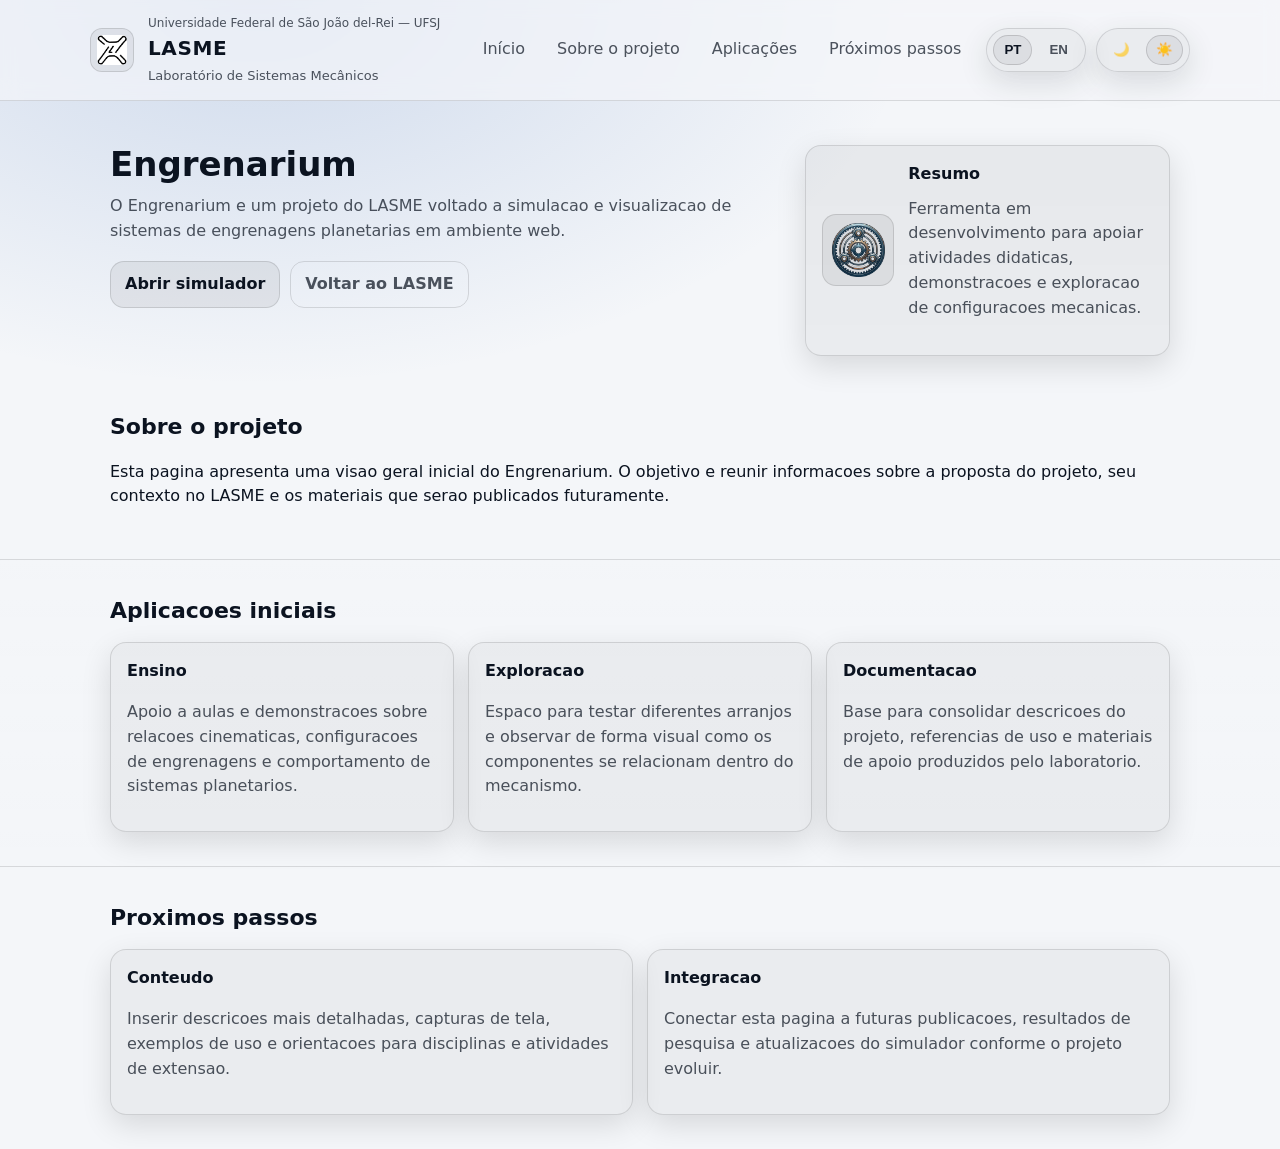
==== Engrenarium/index.html @ 204f9d02 "pag engren" ====
<!doctype html>
<html lang="pt-BR" data-theme="dark">
<head>
  <meta charset="utf-8" />
  <meta name="viewport" content="width=device-width, initial-scale=1" />
  <title>Engrenarium | LASME</title>
  <meta name="description" content="Página do projeto Engrenarium no site do LASME." />
  <meta property="og:title" content="Engrenarium | LASME" />
  <meta property="og:description" content="Projeto Engrenarium: simulador interativo de engrenagens planetárias." />
  <meta property="og:type" content="website" />
  <meta property="og:url" content="https://barbudenge.github.io/LasmeUFSJ/Engrenarium/" />

  <link rel="stylesheet" href="../style.css" />
</head>

<body>
  <a class="skip-link" href="#conteudo" data-i18n="skip">Ir para o conteúdo</a>

  <header class="site-header">
    <div class="container header-grid">
      <div class="brand">
        <img class="logo" src="../assets/logo.png" alt="LASME" />
        <div class="brand-text">
          <p class="kicker" data-i18n="kicker">Universidade Federal de São João del-Rei — UFSJ</p>
          <h1>LASME</h1>
          <p class="subtitle" data-i18n="subtitle">Laboratório de Sistemas Mecânicos</p>
        </div>
      </div>

      <nav class="nav" aria-label="Navegação">
        <a href="../" data-i18n="nav_home">Início</a>
        <a href="#sobre" data-i18n="nav_about">Sobre o projeto</a>
        <a href="#aplicacoes" data-i18n="nav_applications">Aplicações</a>
        <a href="#proximos-passos" data-i18n="nav_next">Próximos passos</a>
      </nav>

      <div class="toolbar" aria-label="Controles">
        <div class="pill" role="group" aria-label="Idioma">
          <button class="pill-btn" type="button" data-lang="pt" aria-pressed="true">PT</button>
          <button class="pill-btn" type="button" data-lang="en" aria-pressed="false">EN</button>
        </div>

        <div class="pill" role="group" aria-label="Tema">
          <button class="pill-icon" type="button" data-theme="dark" aria-label="Modo escuro" title="Modo escuro">🌙</button>
          <button class="pill-icon" type="button" data-theme="light" aria-label="Modo claro" title="Modo claro">☀️</button>
        </div>
      </div>
    </div>
  </header>

  <main id="conteudo">
    <section class="hero">
      <div class="container hero-grid">
        <div>
          <h2 data-i18n="hero_title">Engrenarium</h2>
          <p data-i18n="hero_text">
            O Engrenarium e um projeto do LASME voltado a simulacao e visualizacao de sistemas de engrenagens planetarias em ambiente web.
          </p>
          <div class="cta">
            <a class="button" href="https://barbudenge.github.io/engrenarium/" target="_blank" rel="noopener" data-i18n="cta_open">Abrir simulador</a>
            <a class="button ghost" href="../" data-i18n="cta_back">Voltar ao LASME</a>
          </div>
        </div>

        <div class="card highlight">
          <img class="highlight-logo" src="../images/Logo%20Engrenarium.png" alt="Logo do Engrenarium" loading="lazy" decoding="async" />
          <div class="highlight-body">
            <h3 data-i18n="highlight_title">Resumo</h3>
            <p class="muted" data-i18n="highlight_text">
              Ferramenta em desenvolvimento para apoiar atividades didaticas, demonstracoes e exploracao de configuracoes mecanicas.
            </p>
          </div>
        </div>
      </div>
    </section>

    <section id="sobre" class="section">
      <div class="container">
        <h2 data-i18n="about_title">Sobre o projeto</h2>
        <p data-i18n="about_text">
          Esta pagina apresenta uma visao geral inicial do Engrenarium. O objetivo e reunir informacoes sobre a proposta do projeto, seu contexto no LASME e os materiais que serao publicados futuramente.
        </p>
      </div>
    </section>

    <section id="aplicacoes" class="section alt">
      <div class="container">
        <h2 data-i18n="applications_title">Aplicacoes iniciais</h2>
        <div class="grid-3">
          <article class="card">
            <h3 data-i18n="app_1_title">Ensino</h3>
            <p class="muted" data-i18n="app_1_text">
              Apoio a aulas e demonstracoes sobre relacoes cinematicas, configuracoes de engrenagens e comportamento de sistemas planetarios.
            </p>
          </article>

          <article class="card">
            <h3 data-i18n="app_2_title">Exploracao</h3>
            <p class="muted" data-i18n="app_2_text">
              Espaco para testar diferentes arranjos e observar de forma visual como os componentes se relacionam dentro do mecanismo.
            </p>
          </article>

          <article class="card">
            <h3 data-i18n="app_3_title">Documentacao</h3>
            <p class="muted" data-i18n="app_3_text">
              Base para consolidar descricoes do projeto, referencias de uso e materiais de apoio produzidos pelo laboratorio.
            </p>
          </article>
        </div>
      </div>
    </section>

    <section id="proximos-passos" class="section">
      <div class="container">
        <h2 data-i18n="next_title">Proximos passos</h2>
        <div class="grid-2">
          <article class="card">
            <h3 data-i18n="next_1_title">Conteudo</h3>
            <p class="muted" data-i18n="next_1_text">
              Inserir descricoes mais detalhadas, capturas de tela, exemplos de uso e orientacoes para disciplinas e atividades de extensao.
            </p>
          </article>

          <article class="card">
            <h3 data-i18n="next_2_title">Integracao</h3>
            <p class="muted" data-i18n="next_2_text">
              Conectar esta pagina a futuras publicacoes, resultados de pesquisa e atualizacoes do simulador conforme o projeto evoluir.
            </p>
          </article>
        </div>
      </div>
    </section>
  </main>

  <script>
    const I18N = {
      pt: {
        skip: "Ir para o conteúdo",
        kicker: "Universidade Federal de São João del-Rei — UFSJ",
        subtitle: "Laboratório de Sistemas Mecânicos",
        nav_home: "Início",
        nav_about: "Sobre o projeto",
        nav_applications: "Aplicações",
        nav_next: "Próximos passos",
        hero_title: "Engrenarium",
        hero_text: "O Engrenarium e um projeto do LASME voltado a simulacao e visualizacao de sistemas de engrenagens planetarias em ambiente web.",
        cta_open: "Abrir simulador",
        cta_back: "Voltar ao LASME",
        highlight_title: "Resumo",
        highlight_text: "Ferramenta em desenvolvimento para apoiar atividades didaticas, demonstracoes e exploracao de configuracoes mecanicas.",
        about_title: "Sobre o projeto",
        about_text: "Esta pagina apresenta uma visao geral inicial do Engrenarium. O objetivo e reunir informacoes sobre a proposta do projeto, seu contexto no LASME e os materiais que serao publicados futuramente.",
        applications_title: "Aplicacoes iniciais",
        app_1_title: "Ensino",
        app_1_text: "Apoio a aulas e demonstracoes sobre relacoes cinematicas, configuracoes de engrenagens e comportamento de sistemas planetarios.",
        app_2_title: "Exploracao",
        app_2_text: "Espaco para testar diferentes arranjos e observar de forma visual como os componentes se relacionam dentro do mecanismo.",
        app_3_title: "Documentacao",
        app_3_text: "Base para consolidar descricoes do projeto, referencias de uso e materiais de apoio produzidos pelo laboratorio.",
        next_title: "Proximos passos",
        next_1_title: "Conteudo",
        next_1_text: "Inserir descricoes mais detalhadas, capturas de tela, exemplos de uso e orientacoes para disciplinas e atividades de extensao.",
        next_2_title: "Integracao",
        next_2_text: "Conectar esta pagina a futuras publicacoes, resultados de pesquisa e atualizacoes do simulador conforme o projeto evoluir."
      },
      en: {
        skip: "Skip to content",
        kicker: "Federal University of São João del-Rei — UFSJ",
        subtitle: "Laboratory of Mechanical Systems",
        nav_home: "Home",
        nav_about: "About the project",
        nav_applications: "Applications",
        nav_next: "Next steps",
        hero_title: "Engrenarium",
        hero_text: "Engrenarium is a LASME project focused on the simulation and visualization of planetary gear systems in a web environment.",
        cta_open: "Open simulator",
        cta_back: "Back to LASME",
        highlight_title: "Summary",
        highlight_text: "A tool under development to support teaching activities, demonstrations, and exploration of mechanical configurations.",
        about_title: "About the project",
        about_text: "This page presents an initial overview of Engrenarium. The goal is to gather information about the project proposal, its context within LASME, and the materials that will be published later.",
        applications_title: "Initial applications",
        app_1_title: "Teaching",
        app_1_text: "Support for classes and demonstrations about kinematic relations, gear configurations, and the behavior of planetary systems.",
        app_2_title: "Exploration",
        app_2_text: "A space to test different arrangements and visually observe how the components relate inside the mechanism.",
        app_3_title: "Documentation",
        app_3_text: "A base to consolidate project descriptions, usage references, and supporting materials produced by the laboratory.",
        next_title: "Next steps",
        next_1_title: "Content",
        next_1_text: "Add more detailed descriptions, screenshots, use cases, and guidance for courses and outreach activities.",
        next_2_title: "Integration",
        next_2_text: "Connect this page to future publications, research results, and simulator updates as the project evolves."
      }
    };

    const root = document.documentElement;

    function applyLang(lang) {
      const dict = I18N[lang] || I18N.pt;
      root.lang = (lang === "en") ? "en" : "pt-BR";
      localStorage.setItem("lasme_lang", lang);

      document.querySelectorAll("[data-i18n]").forEach(el => {
        const key = el.getAttribute("data-i18n");
        if (key && dict[key]) el.textContent = dict[key];
      });

      document.querySelectorAll("button[data-lang]").forEach(btn => {
        const on = btn.dataset.lang === lang;
        btn.classList.toggle("active", on);
        btn.setAttribute("aria-pressed", on ? "true" : "false");
      });
    }

    function applyTheme(theme) {
      const t = (theme === "light") ? "light" : "dark";
      root.setAttribute("data-theme", t);
      localStorage.setItem("lasme_theme", t);

      document.querySelectorAll("button[data-theme]").forEach(btn => {
        btn.classList.toggle("active", btn.dataset.theme === t);
      });
    }

    document.addEventListener("DOMContentLoaded", () => {
      document.querySelectorAll("button[data-lang]").forEach(btn => {
        btn.addEventListener("click", () => applyLang(btn.dataset.lang));
      });
      document.querySelectorAll("button[data-theme]").forEach(btn => {
        btn.addEventListener("click", () => applyTheme(btn.dataset.theme));
      });

      applyLang(localStorage.getItem("lasme_lang") || "pt");
      applyTheme(localStorage.getItem("lasme_theme") || "light");
    });
  </script>
</body>
</html>
---- style.css ----
/* =========================
   Tema (dark/light) via data-theme
   ========================= */

:root{
  --radius: 16px;
  --max: 1100px;
  --shadow: 0 10px 30px rgba(0,0,0,.22);
  --border: rgba(255,255,255,.10);
  --ring: rgba(255,255,255,.16);
}

html[data-theme="dark"]{
  --bg: #0b0f14;
  --panel: rgba(255,255,255,.035);
  --panel-2: rgba(255,255,255,.05);
  --text: #e8eef6;
  --muted: #a7b3c2;
  --chip: rgba(255,255,255,.06);
  --chip-border: rgba(255,255,255,.12);
}

html[data-theme="light"]{
  --bg: #f4f6f9;
  --panel: rgba(0,0,0,.04);
  --panel-2: rgba(0,0,0,.06);
  --text: #0b1320;
  --muted: rgba(11,19,32,.72);
  --border: rgba(0,0,0,.12);
  --ring: rgba(0,0,0,.14);
  --chip: rgba(0,0,0,.06);
  --chip-border: rgba(0,0,0,.12);
  --shadow: 0 10px 30px rgba(0,0,0,.12);
}

*{ box-sizing: border-box; }
html, body{ height: 100%; }

body{
  margin: 0;
  font-family: ui-sans-serif, system-ui, -apple-system, "Segoe UI", Roboto, Arial, "Noto Sans", "Liberation Sans", sans-serif;
  color: var(--text);
  background:
    radial-gradient(1200px 700px at 20% 0%,
      rgba(72, 118, 190, .22) 0%,
      rgba(11, 15, 20, 0) 55%) fixed,
    var(--bg);
  line-height: 1.55;
}

a{ color: inherit; text-decoration: none; }
a:hover{ text-decoration: underline; }

.container{
  max-width: var(--max);
  margin: 0 auto;
  padding: 0 20px;
}

.skip-link{
  position: absolute;
  left: -999px;
  top: 10px;
  background: #fff;
  color: #000;
  padding: 10px 12px;
  border-radius: 10px;
}
.skip-link:focus{ left: 10px; }

/* =========================
   Header
   ========================= */

.site-header{
  position: sticky;
  top: 0;
  backdrop-filter: blur(10px);
  background: color-mix(in srgb, var(--bg) 70%, transparent);
  border-bottom: 1px solid var(--border);
  z-index: 10;
}

.header-grid{
  display: grid;
  grid-template-columns: 1fr auto auto;
  gap: 14px;
  align-items: center;
  padding: 14px 0;
}

.brand{
  display: flex;
  gap: 14px;
  align-items: center;
  min-width: 0;
}

.logo{
  width: 44px;
  height: 44px;
  border-radius: 12px;
  background: var(--chip);
  border: 1px solid var(--chip-border);
  padding: 6px;
  object-fit: contain;
}

.brand-text .kicker{
  margin: 0;
  font-size: 12px;
  color: var(--muted);
}
.brand-text h1{
  margin: 0;
  font-size: 20px;
  letter-spacing: .6px;
}
.brand-text .subtitle{
  margin: 2px 0 0;
  color: var(--muted);
  font-size: 13px;
}

.nav{
  display: flex;
  gap: 10px;
  flex-wrap: wrap;
  justify-content: flex-end;
}
.nav a{
  padding: 8px 10px;
  border-radius: 12px;
  border: 1px solid transparent;
  color: var(--muted);
}
.nav a:hover{
  border-color: var(--border);
  color: var(--text);
  text-decoration: none;
}

/* =========================
   Toolbar (estilo Engrenarium)
   ========================= */

.toolbar{
  display: flex;
  gap: 10px;
  justify-content: flex-end;
}

.pill{
  display: inline-flex;
  align-items: center;
  gap: 6px;
  padding: 6px;
  border-radius: 999px;
  background: var(--panel);
  border: 1px solid var(--border);
  box-shadow: var(--shadow);
}

.pill-btn, .pill-icon{
  appearance: none;
  border: 1px solid transparent;
  background: transparent;
  color: var(--muted);
  border-radius: 999px;
  padding: 7px 10px;
  cursor: pointer;
  font-weight: 700;
  line-height: 1;
}

.pill-icon{ padding: 7px 9px; }

.pill-btn:hover, .pill-icon:hover{
  color: var(--text);
  background: var(--panel-2);
  border-color: var(--ring);
}

.pill-btn.active, .pill-icon.active{
  color: var(--text);
  background: var(--panel-2);
  border-color: var(--ring);
}

/* =========================
   Conteúdo
   ========================= */

.hero{
  padding: 44px 0 20px;
}

.hero-grid{
  display: grid;
  grid-template-columns: 1.3fr .7fr;
  gap: 18px;
  align-items: start;
}

.hero h2{
  margin: 0 0 10px;
  font-size: 34px;
  line-height: 1.15;
}

.hero p{
  margin: 0 0 18px;
  color: var(--muted);
  max-width: 70ch;
}

.section{
  padding: 34px 0;
}

.section.alt{
  background: linear-gradient(180deg, rgba(255,255,255,.03), rgba(255,255,255,0));
  border-top: 1px solid var(--border);
  border-bottom: 1px solid var(--border);
}

h2{
  margin: 0 0 14px;
  font-size: 22px;
}

h3{
  margin: 0 0 10px;
  font-size: 16px;
}

.card{
  background: var(--panel);
  border: 1px solid var(--border);
  border-radius: var(--radius);
  padding: 16px;
  box-shadow: var(--shadow);
}

.card.highlight{
  background: linear-gradient(180deg, color-mix(in srgb, var(--panel-2) 90%, transparent), var(--panel));
  display: flex;
  gap: 14px;
  align-items: center;
}

.highlight-logo{
  width: 72px;
  height: 72px;
  flex: 0 0 auto;
  border-radius: 14px;
  background: var(--chip);
  border: 1px solid var(--chip-border);
  padding: 8px;
  object-fit: contain;
}

.highlight-body{ min-width: 0; }

.muted{ color: var(--muted); }

.note{
  margin-top: 14px;
  color: var(--muted);
  font-size: 13px;
}

.grid-3{
  display: grid;
  grid-template-columns: repeat(3, 1fr);
  gap: 14px;
}

.grid-2{
  display: grid;
  grid-template-columns: repeat(2, 1fr);
  gap: 14px;
}

.cta, .actions{
  display: flex;
  gap: 10px;
  flex-wrap: wrap;
  margin-top: 10px;
}

.button{
  display: inline-flex;
  align-items: center;
  justify-content: center;
  padding: 10px 14px;
  border-radius: 14px;
  border: 1px solid var(--chip-border);
  background: var(--chip);
  color: var(--text);
  text-decoration: none;
  font-weight: 700;
}

.button:hover{
  text-decoration: none;
  border-color: var(--ring);
  background: var(--panel-2);
}

.button.ghost{
  background: transparent;
  border-color: var(--chip-border);
  color: var(--muted);
}

.button.ghost:hover{
  color: var(--text);
  border-color: var(--ring);
  background: var(--panel-2);
}

.button.small{
  padding: 8px 12px;
  border-radius: 12px;
  font-size: 13px;
}

.link{
  display: inline-block;
  margin-top: 10px;
  color: var(--muted);
  font-size: 13px;
}

.link:hover{ color: var(--text); }

.list{
  margin: 0;
  padding-left: 18px;
}

.list li{ margin: 8px 0; }

.footer{
  margin-top: 18px;
  padding-top: 12px;
  border-top: 1px solid var(--border);
}

/* =========================
   Responsivo
   ========================= */

@media (max-width: 980px){
  .header-grid{
    grid-template-columns: 1fr;
    gap: 10px;
  }
  .nav{ justify-content: flex-start; }
  .toolbar{ justify-content: flex-start; }
  .hero-grid{ grid-template-columns: 1fr; }
  .grid-3{ grid-template-columns: 1fr; }
  .grid-2{ grid-template-columns: 1fr; }
  .hero h2{ font-size: 28px; }
}
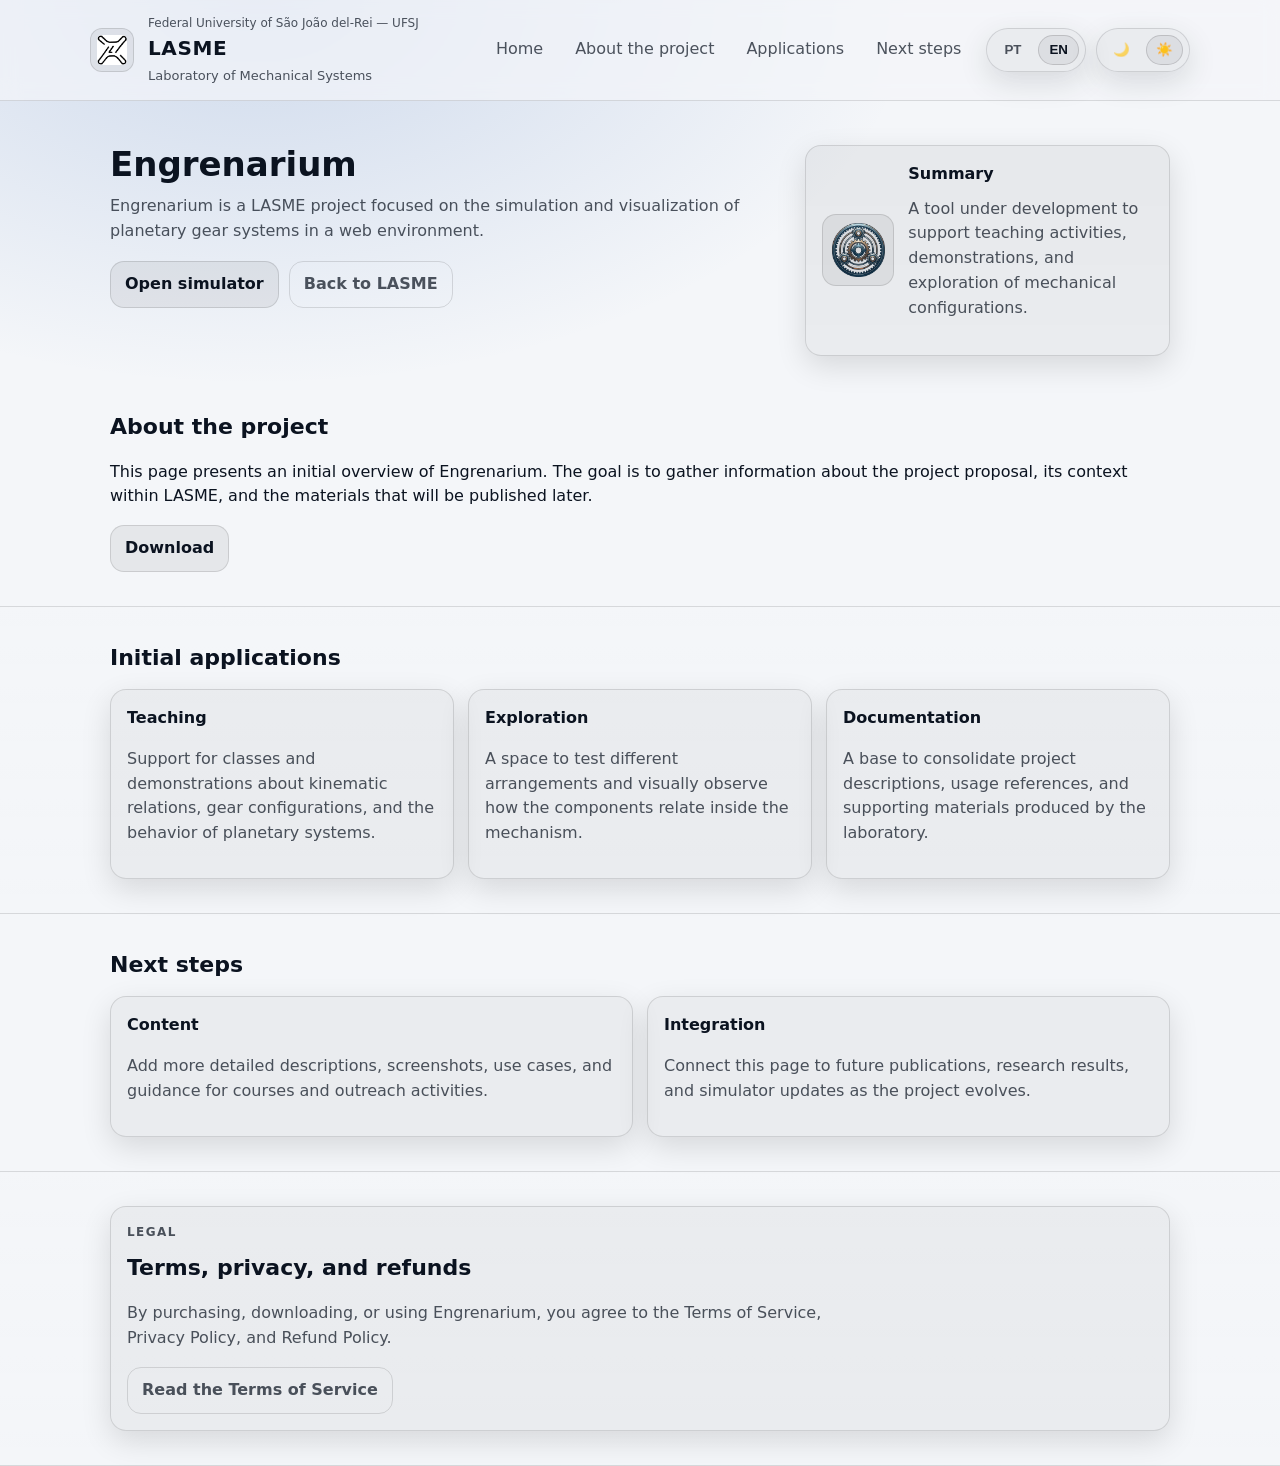
==== commit 991d06cd: "link tos" ====
--- a/Engrenarium/index.html
+++ b/Engrenarium/index.html
@@ -1,12 +1,12 @@
 <!doctype html>
-<html lang="pt-BR" data-theme="dark">
+<html lang="en" data-theme="dark">
 <head>
   <meta charset="utf-8" />
   <meta name="viewport" content="width=device-width, initial-scale=1" />
-  <title>Engrenarium | LASME</title>
-  <meta name="description" content="Página do projeto Engrenarium no site do LASME." />
-  <meta property="og:title" content="Engrenarium | LASME" />
-  <meta property="og:description" content="Projeto Engrenarium: simulador interativo de engrenagens planetárias." />
+  <title data-i18n-text="meta_title">Engrenarium | LASME</title>
+  <meta name="description" data-i18n-content="meta_description" content="Engrenarium project page on the LASME website." />
+  <meta property="og:title" data-i18n-content="meta_og_title" content="Engrenarium | LASME" />
+  <meta property="og:description" data-i18n-content="meta_og_description" content="Engrenarium project: interactive planetary gear simulator." />
   <meta property="og:type" content="website" />
   <meta property="og:url" content="https://barbudenge.github.io/LasmeUFSJ/Engrenarium/" />
 
@@ -14,35 +14,35 @@
 </head>
 
 <body>
-  <a class="skip-link" href="#conteudo" data-i18n="skip">Ir para o conteúdo</a>
+  <a class="skip-link" href="#conteudo" data-i18n="skip">Skip to content</a>
 
   <header class="site-header">
     <div class="container header-grid">
       <div class="brand">
         <img class="logo" src="../assets/logo.png" alt="LASME" />
         <div class="brand-text">
-          <p class="kicker" data-i18n="kicker">Universidade Federal de São João del-Rei — UFSJ</p>
+          <p class="kicker" data-i18n="kicker">Federal University of São João del-Rei — UFSJ</p>
           <h1>LASME</h1>
-          <p class="subtitle" data-i18n="subtitle">Laboratório de Sistemas Mecânicos</p>
-        </div>
-      </div>
-
-      <nav class="nav" aria-label="Navegação">
-        <a href="../" data-i18n="nav_home">Início</a>
-        <a href="#sobre" data-i18n="nav_about">Sobre o projeto</a>
-        <a href="#aplicacoes" data-i18n="nav_applications">Aplicações</a>
-        <a href="#proximos-passos" data-i18n="nav_next">Próximos passos</a>
+          <p class="subtitle" data-i18n="subtitle">Laboratory of Mechanical Systems</p>
+        </div>
+      </div>
+
+      <nav class="nav" aria-label="Navigation" data-i18n-aria-label="nav_label">
+        <a href="../" data-i18n="nav_home">Home</a>
+        <a href="#sobre" data-i18n="nav_about">About the project</a>
+        <a href="#aplicacoes" data-i18n="nav_applications">Applications</a>
+        <a href="#proximos-passos" data-i18n="nav_next">Next steps</a>
       </nav>
 
-      <div class="toolbar" aria-label="Controles">
-        <div class="pill" role="group" aria-label="Idioma">
-          <button class="pill-btn" type="button" data-lang="pt" aria-pressed="true">PT</button>
-          <button class="pill-btn" type="button" data-lang="en" aria-pressed="false">EN</button>
-        </div>
-
-        <div class="pill" role="group" aria-label="Tema">
-          <button class="pill-icon" type="button" data-theme="dark" aria-label="Modo escuro" title="Modo escuro">🌙</button>
-          <button class="pill-icon" type="button" data-theme="light" aria-label="Modo claro" title="Modo claro">☀️</button>
+      <div class="toolbar" aria-label="Controls" data-i18n-aria-label="controls_label">
+        <div class="pill" role="group" aria-label="Language" data-i18n-aria-label="language_label">
+          <button class="pill-btn" type="button" data-lang="pt" aria-pressed="false">PT</button>
+          <button class="pill-btn active" type="button" data-lang="en" aria-pressed="true">EN</button>
+        </div>
+
+        <div class="pill" role="group" aria-label="Theme" data-i18n-aria-label="theme_label">
+          <button class="pill-icon" type="button" data-theme="dark" aria-label="Dark mode" data-i18n-aria-label="dark_mode" title="Dark mode" data-i18n-title="dark_mode">🌙</button>
+          <button class="pill-icon" type="button" data-theme="light" aria-label="Light mode" data-i18n-aria-label="light_mode" title="Light mode" data-i18n-title="light_mode">☀️</button>
         </div>
       </div>
     </div>
@@ -54,20 +54,20 @@
         <div>
           <h2 data-i18n="hero_title">Engrenarium</h2>
           <p data-i18n="hero_text">
-            O Engrenarium e um projeto do LASME voltado a simulacao e visualizacao de sistemas de engrenagens planetarias em ambiente web.
+            Engrenarium is a LASME project focused on the simulation and visualization of planetary gear systems in a web environment.
           </p>
           <div class="cta">
-            <a class="button" href="https://barbudenge.github.io/engrenarium/" target="_blank" rel="noopener" data-i18n="cta_open">Abrir simulador</a>
-            <a class="button ghost" href="../" data-i18n="cta_back">Voltar ao LASME</a>
+            <a class="button" href="https://barbudenge.github.io/engrenarium/" target="_blank" rel="noopener" data-i18n="cta_open">Open simulator</a>
+            <a class="button ghost" href="../" data-i18n="cta_back">Back to LASME</a>
           </div>
         </div>
 
         <div class="card highlight">
-          <img class="highlight-logo" src="../images/Logo%20Engrenarium.png" alt="Logo do Engrenarium" loading="lazy" decoding="async" />
+          <img class="highlight-logo" src="../images/Logo%20Engrenarium.png" alt="Engrenarium logo" loading="lazy" decoding="async" />
           <div class="highlight-body">
-            <h3 data-i18n="highlight_title">Resumo</h3>
+            <h3 data-i18n="highlight_title">Summary</h3>
             <p class="muted" data-i18n="highlight_text">
-              Ferramenta em desenvolvimento para apoiar atividades didaticas, demonstracoes e exploracao de configuracoes mecanicas.
+              A tool under development to support teaching activities, demonstrations, and exploration of mechanical configurations.
             </p>
           </div>
         </div>
@@ -76,35 +76,38 @@
 
     <section id="sobre" class="section">
       <div class="container">
-        <h2 data-i18n="about_title">Sobre o projeto</h2>
+        <h2 data-i18n="about_title">About the project</h2>
         <p data-i18n="about_text">
-          Esta pagina apresenta uma visao geral inicial do Engrenarium. O objetivo e reunir informacoes sobre a proposta do projeto, seu contexto no LASME e os materiais que serao publicados futuramente.
+          This page presents an initial overview of Engrenarium. The goal is to gather information about the project proposal, its context within LASME, and the materials that will be published later.
         </p>
+        <div class="actions">
+          <a class="button" href="./Engrenarium_x64-setup.zip" download="Engrenarium_x64-setup.zip" data-i18n="download_cta">Download</a>
+        </div>
       </div>
     </section>
 
     <section id="aplicacoes" class="section alt">
       <div class="container">
-        <h2 data-i18n="applications_title">Aplicacoes iniciais</h2>
+        <h2 data-i18n="applications_title">Initial applications</h2>
         <div class="grid-3">
           <article class="card">
-            <h3 data-i18n="app_1_title">Ensino</h3>
+            <h3 data-i18n="app_1_title">Teaching</h3>
             <p class="muted" data-i18n="app_1_text">
-              Apoio a aulas e demonstracoes sobre relacoes cinematicas, configuracoes de engrenagens e comportamento de sistemas planetarios.
-            </p>
-          </article>
-
-          <article class="card">
-            <h3 data-i18n="app_2_title">Exploracao</h3>
+              Support for classes and demonstrations about kinematic relations, gear configurations, and the behavior of planetary systems.
+            </p>
+          </article>
+
+          <article class="card">
+            <h3 data-i18n="app_2_title">Exploration</h3>
             <p class="muted" data-i18n="app_2_text">
-              Espaco para testar diferentes arranjos e observar de forma visual como os componentes se relacionam dentro do mecanismo.
-            </p>
-          </article>
-
-          <article class="card">
-            <h3 data-i18n="app_3_title">Documentacao</h3>
+              A space to test different arrangements and visually observe how the components relate inside the mechanism.
+            </p>
+          </article>
+
+          <article class="card">
+            <h3 data-i18n="app_3_title">Documentation</h3>
             <p class="muted" data-i18n="app_3_text">
-              Base para consolidar descricoes do projeto, referencias de uso e materiais de apoio produzidos pelo laboratorio.
+              A base to consolidate project descriptions, usage references, and supporting materials produced by the laboratory.
             </p>
           </article>
         </div>
@@ -113,21 +116,36 @@
 
     <section id="proximos-passos" class="section">
       <div class="container">
-        <h2 data-i18n="next_title">Proximos passos</h2>
+        <h2 data-i18n="next_title">Next steps</h2>
         <div class="grid-2">
           <article class="card">
-            <h3 data-i18n="next_1_title">Conteudo</h3>
+            <h3 data-i18n="next_1_title">Content</h3>
             <p class="muted" data-i18n="next_1_text">
-              Inserir descricoes mais detalhadas, capturas de tela, exemplos de uso e orientacoes para disciplinas e atividades de extensao.
-            </p>
-          </article>
-
-          <article class="card">
-            <h3 data-i18n="next_2_title">Integracao</h3>
+              Add more detailed descriptions, screenshots, use cases, and guidance for courses and outreach activities.
+            </p>
+          </article>
+
+          <article class="card">
+            <h3 data-i18n="next_2_title">Integration</h3>
             <p class="muted" data-i18n="next_2_text">
-              Conectar esta pagina a futuras publicacoes, resultados de pesquisa e atualizacoes do simulador conforme o projeto evoluir.
-            </p>
-          </article>
+              Connect this page to future publications, research results, and simulator updates as the project evolves.
+            </p>
+          </article>
+        </div>
+      </div>
+    </section>
+
+    <section class="section alt">
+      <div class="container">
+        <div class="card legal-cta">
+          <p class="eyebrow" data-i18n="legal_eyebrow">Legal</p>
+          <h2 data-i18n="legal_title">Terms, privacy, and refunds</h2>
+          <p class="muted" data-i18n="terms_notice">
+            By purchasing, downloading, or using Engrenarium, you agree to the Terms of Service, Privacy Policy, and Refund Policy.
+          </p>
+          <div class="actions">
+            <a class="button ghost" href="./terms-of-service/" data-i18n="terms_link">Read the Terms of Service</a>
+          </div>
         </div>
       </div>
     </section>
@@ -136,6 +154,10 @@
   <script>
     const I18N = {
       pt: {
+        meta_title: "Engrenarium | LASME",
+        meta_description: "Página do projeto Engrenarium no site do LASME.",
+        meta_og_title: "Engrenarium | LASME",
+        meta_og_description: "Projeto Engrenarium: simulador interativo de engrenagens planetárias.",
         skip: "Ir para o conteúdo",
         kicker: "Universidade Federal de São João del-Rei — UFSJ",
         subtitle: "Laboratório de Sistemas Mecânicos",
@@ -143,6 +165,12 @@
         nav_about: "Sobre o projeto",
         nav_applications: "Aplicações",
         nav_next: "Próximos passos",
+        nav_label: "Navegação",
+        controls_label: "Controles",
+        language_label: "Idioma",
+        theme_label: "Tema",
+        dark_mode: "Modo escuro",
+        light_mode: "Modo claro",
         hero_title: "Engrenarium",
         hero_text: "O Engrenarium e um projeto do LASME voltado a simulacao e visualizacao de sistemas de engrenagens planetarias em ambiente web.",
         cta_open: "Abrir simulador",
@@ -151,6 +179,7 @@
         highlight_text: "Ferramenta em desenvolvimento para apoiar atividades didaticas, demonstracoes e exploracao de configuracoes mecanicas.",
         about_title: "Sobre o projeto",
         about_text: "Esta pagina apresenta uma visao geral inicial do Engrenarium. O objetivo e reunir informacoes sobre a proposta do projeto, seu contexto no LASME e os materiais que serao publicados futuramente.",
+        download_cta: "Download",
         applications_title: "Aplicacoes iniciais",
         app_1_title: "Ensino",
         app_1_text: "Apoio a aulas e demonstracoes sobre relacoes cinematicas, configuracoes de engrenagens e comportamento de sistemas planetarios.",
@@ -162,9 +191,17 @@
         next_1_title: "Conteudo",
         next_1_text: "Inserir descricoes mais detalhadas, capturas de tela, exemplos de uso e orientacoes para disciplinas e atividades de extensao.",
         next_2_title: "Integracao",
-        next_2_text: "Conectar esta pagina a futuras publicacoes, resultados de pesquisa e atualizacoes do simulador conforme o projeto evoluir."
+        next_2_text: "Conectar esta pagina a futuras publicacoes, resultados de pesquisa e atualizacoes do simulador conforme o projeto evoluir.",
+        legal_eyebrow: "Legal",
+        legal_title: "Termos, privacidade e reembolsos",
+        terms_notice: "Ao adquirir, baixar ou utilizar o Engrenarium, voce concorda com os Termos de Servico, a Politica de Privacidade e a Politica de Reembolso.",
+        terms_link: "Ler Termos de Servico"
       },
       en: {
+        meta_title: "Engrenarium | LASME",
+        meta_description: "Engrenarium project page on the LASME website.",
+        meta_og_title: "Engrenarium | LASME",
+        meta_og_description: "Engrenarium project: interactive planetary gear simulator.",
         skip: "Skip to content",
         kicker: "Federal University of São João del-Rei — UFSJ",
         subtitle: "Laboratory of Mechanical Systems",
@@ -172,6 +209,12 @@
         nav_about: "About the project",
         nav_applications: "Applications",
         nav_next: "Next steps",
+        nav_label: "Navigation",
+        controls_label: "Controls",
+        language_label: "Language",
+        theme_label: "Theme",
+        dark_mode: "Dark mode",
+        light_mode: "Light mode",
         hero_title: "Engrenarium",
         hero_text: "Engrenarium is a LASME project focused on the simulation and visualization of planetary gear systems in a web environment.",
         cta_open: "Open simulator",
@@ -180,6 +223,7 @@
         highlight_text: "A tool under development to support teaching activities, demonstrations, and exploration of mechanical configurations.",
         about_title: "About the project",
         about_text: "This page presents an initial overview of Engrenarium. The goal is to gather information about the project proposal, its context within LASME, and the materials that will be published later.",
+        download_cta: "Download",
         applications_title: "Initial applications",
         app_1_title: "Teaching",
         app_1_text: "Support for classes and demonstrations about kinematic relations, gear configurations, and the behavior of planetary systems.",
@@ -191,20 +235,46 @@
         next_1_title: "Content",
         next_1_text: "Add more detailed descriptions, screenshots, use cases, and guidance for courses and outreach activities.",
         next_2_title: "Integration",
-        next_2_text: "Connect this page to future publications, research results, and simulator updates as the project evolves."
+        next_2_text: "Connect this page to future publications, research results, and simulator updates as the project evolves.",
+        legal_eyebrow: "Legal",
+        legal_title: "Terms, privacy, and refunds",
+        terms_notice: "By purchasing, downloading, or using Engrenarium, you agree to the Terms of Service, Privacy Policy, and Refund Policy.",
+        terms_link: "Read the Terms of Service"
       }
     };
 
     const root = document.documentElement;
+    const LANG_STORAGE_KEY = "lasme_lang_v2";
+    const THEME_STORAGE_KEY = "lasme_theme";
 
     function applyLang(lang) {
-      const dict = I18N[lang] || I18N.pt;
+      const dict = I18N[lang] || I18N.en;
       root.lang = (lang === "en") ? "en" : "pt-BR";
-      localStorage.setItem("lasme_lang", lang);
+      localStorage.setItem(LANG_STORAGE_KEY, lang);
 
       document.querySelectorAll("[data-i18n]").forEach(el => {
         const key = el.getAttribute("data-i18n");
         if (key && dict[key]) el.textContent = dict[key];
+      });
+
+      document.querySelectorAll("[data-i18n-text]").forEach(el => {
+        const key = el.getAttribute("data-i18n-text");
+        if (key && dict[key]) el.textContent = dict[key];
+      });
+
+      document.querySelectorAll("[data-i18n-content]").forEach(el => {
+        const key = el.getAttribute("data-i18n-content");
+        if (key && dict[key]) el.setAttribute("content", dict[key]);
+      });
+
+      document.querySelectorAll("[data-i18n-aria-label]").forEach(el => {
+        const key = el.getAttribute("data-i18n-aria-label");
+        if (key && dict[key]) el.setAttribute("aria-label", dict[key]);
+      });
+
+      document.querySelectorAll("[data-i18n-title]").forEach(el => {
+        const key = el.getAttribute("data-i18n-title");
+        if (key && dict[key]) el.setAttribute("title", dict[key]);
       });
 
       document.querySelectorAll("button[data-lang]").forEach(btn => {
@@ -217,7 +287,7 @@
     function applyTheme(theme) {
       const t = (theme === "light") ? "light" : "dark";
       root.setAttribute("data-theme", t);
-      localStorage.setItem("lasme_theme", t);
+      localStorage.setItem(THEME_STORAGE_KEY, t);
 
       document.querySelectorAll("button[data-theme]").forEach(btn => {
         btn.classList.toggle("active", btn.dataset.theme === t);
@@ -232,8 +302,8 @@
         btn.addEventListener("click", () => applyTheme(btn.dataset.theme));
       });
 
-      applyLang(localStorage.getItem("lasme_lang") || "pt");
-      applyTheme(localStorage.getItem("lasme_theme") || "light");
+      applyLang(localStorage.getItem(LANG_STORAGE_KEY) || "en");
+      applyTheme(localStorage.getItem(THEME_STORAGE_KEY) || "light");
     });
   </script>
 </body>
--- a/style.css
+++ b/style.css
@@ -342,25 +342,131 @@
 
 .list li{ margin: 8px 0; }
 
-.footer{
-  margin-top: 18px;
-  padding-top: 12px;
-  border-top: 1px solid var(--border);
-}
-
-/* =========================
-   Responsivo
-   ========================= */
-
-@media (max-width: 980px){
+.footer{
+  margin-top: 18px;
+  padding-top: 12px;
+  border-top: 1px solid var(--border);
+}
+
+.eyebrow{
+  margin: 0 0 10px;
+  font-size: 12px;
+  font-weight: 700;
+  letter-spacing: .12em;
+  text-transform: uppercase;
+  color: var(--muted);
+}
+
+.legal-cta p{
+  max-width: 72ch;
+}
+
+.legal-layout{
+  display: grid;
+  grid-template-columns: 280px 1fr;
+  gap: 18px;
+  align-items: start;
+}
+
+.legal-toc{
+  position: sticky;
+  top: 92px;
+}
+
+.legal-toc nav{
+  display: grid;
+  gap: 8px;
+}
+
+.legal-toc a{
+  display: block;
+  padding: 10px 12px;
+  border-radius: 12px;
+  border: 1px solid transparent;
+  color: var(--muted);
+}
+
+.legal-toc a:hover{
+  color: var(--text);
+  border-color: var(--border);
+  background: var(--panel-2);
+  text-decoration: none;
+}
+
+.legal-stack{
+  display: grid;
+  gap: 18px;
+}
+
+.legal-meta{
+  display: flex;
+  flex-wrap: wrap;
+  gap: 10px;
+  margin-top: 16px;
+}
+
+.legal-badge{
+  display: inline-flex;
+  align-items: center;
+  padding: 8px 12px;
+  border-radius: 999px;
+  border: 1px solid var(--chip-border);
+  background: var(--chip);
+  color: var(--muted);
+  font-size: 13px;
+  font-weight: 600;
+}
+
+.legal-section{
+  scroll-margin-top: 92px;
+}
+
+.legal-section h3{
+  margin-top: 0;
+  font-size: 20px;
+}
+
+.legal-section h4{
+  margin: 20px 0 10px;
+  font-size: 14px;
+  letter-spacing: .04em;
+  text-transform: uppercase;
+  color: var(--muted);
+}
+
+.legal-section p{
+  margin: 0 0 12px;
+}
+
+.legal-section ul{
+  margin: 0 0 14px;
+  padding-left: 18px;
+}
+
+.legal-section li{
+  margin: 8px 0;
+}
+
+.legal-contact{
+  display: grid;
+  gap: 4px;
+}
+
+/* =========================
+   Responsivo
+   ========================= */
+
+@media (max-width: 980px){
   .header-grid{
     grid-template-columns: 1fr;
     gap: 10px;
   }
   .nav{ justify-content: flex-start; }
   .toolbar{ justify-content: flex-start; }
-  .hero-grid{ grid-template-columns: 1fr; }
-  .grid-3{ grid-template-columns: 1fr; }
-  .grid-2{ grid-template-columns: 1fr; }
-  .hero h2{ font-size: 28px; }
-}
+  .hero-grid{ grid-template-columns: 1fr; }
+  .grid-3{ grid-template-columns: 1fr; }
+  .grid-2{ grid-template-columns: 1fr; }
+  .legal-layout{ grid-template-columns: 1fr; }
+  .legal-toc{ position: static; }
+  .hero h2{ font-size: 28px; }
+}
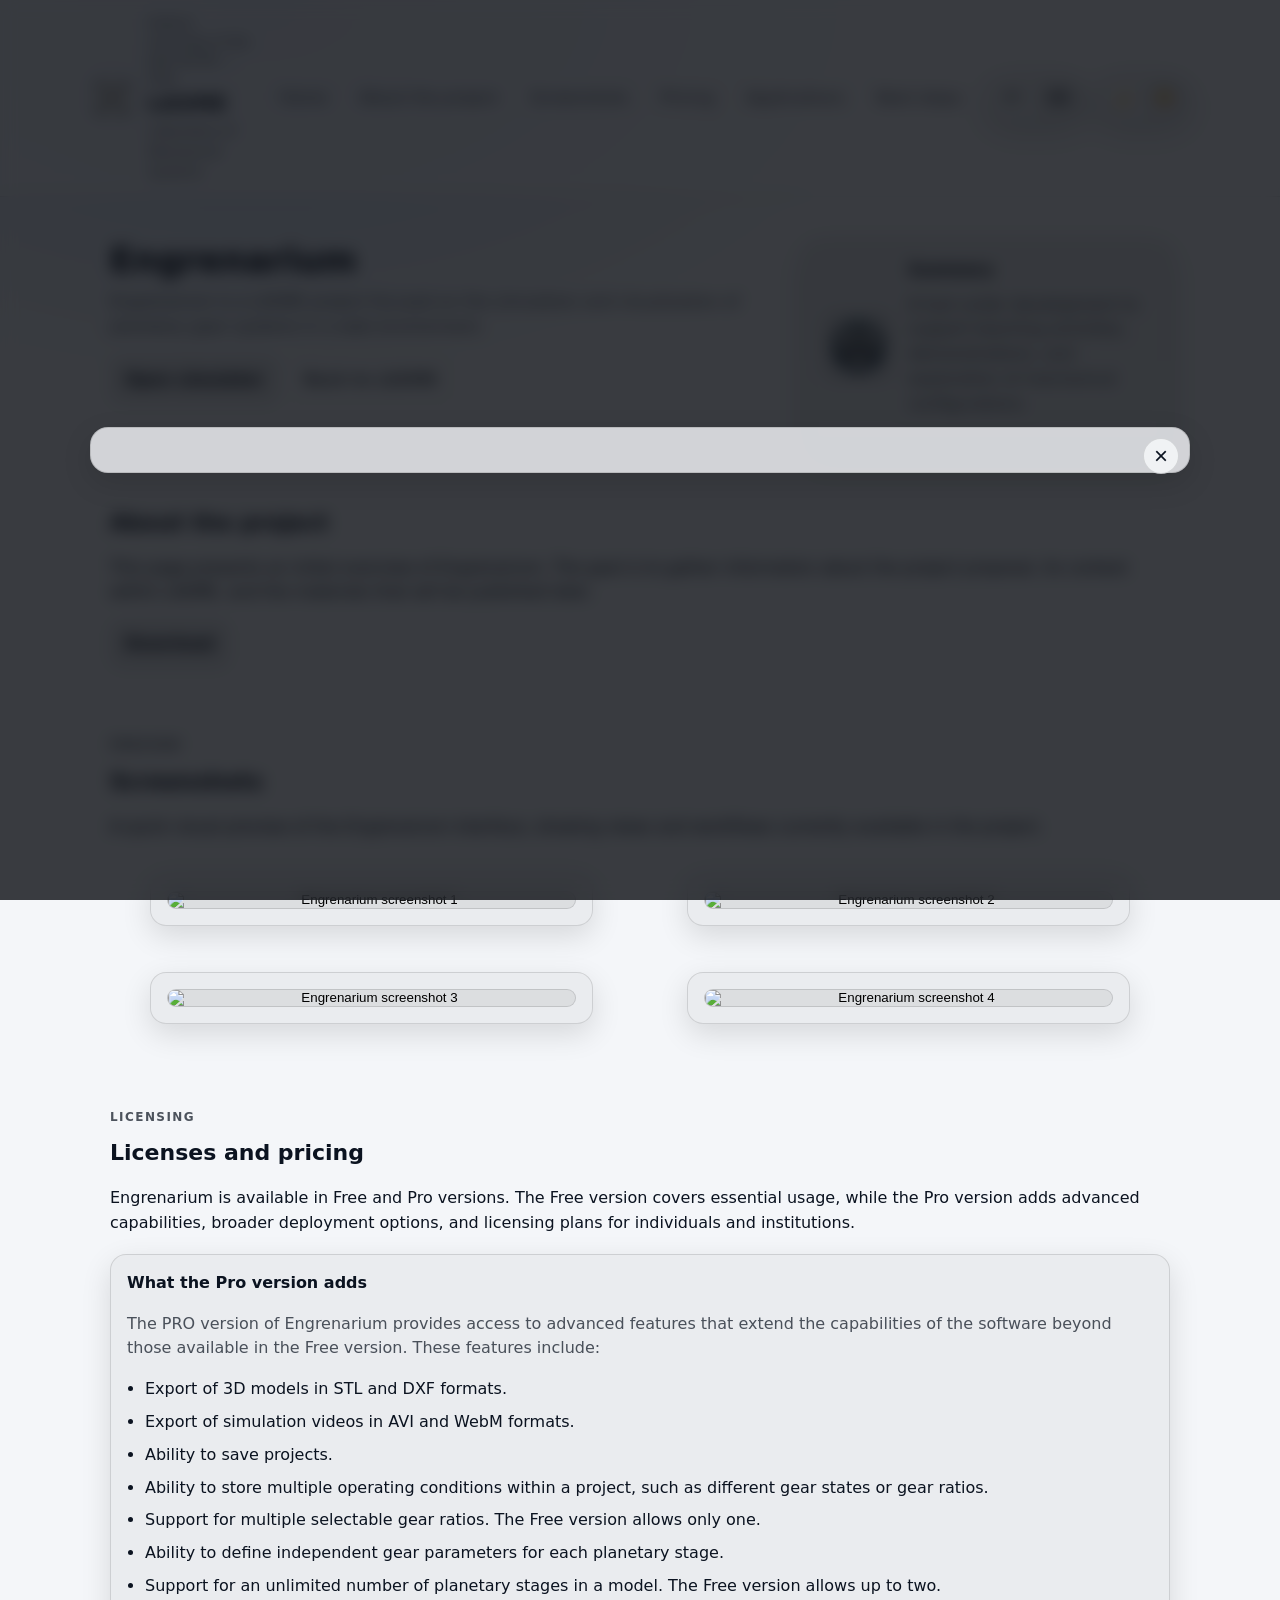
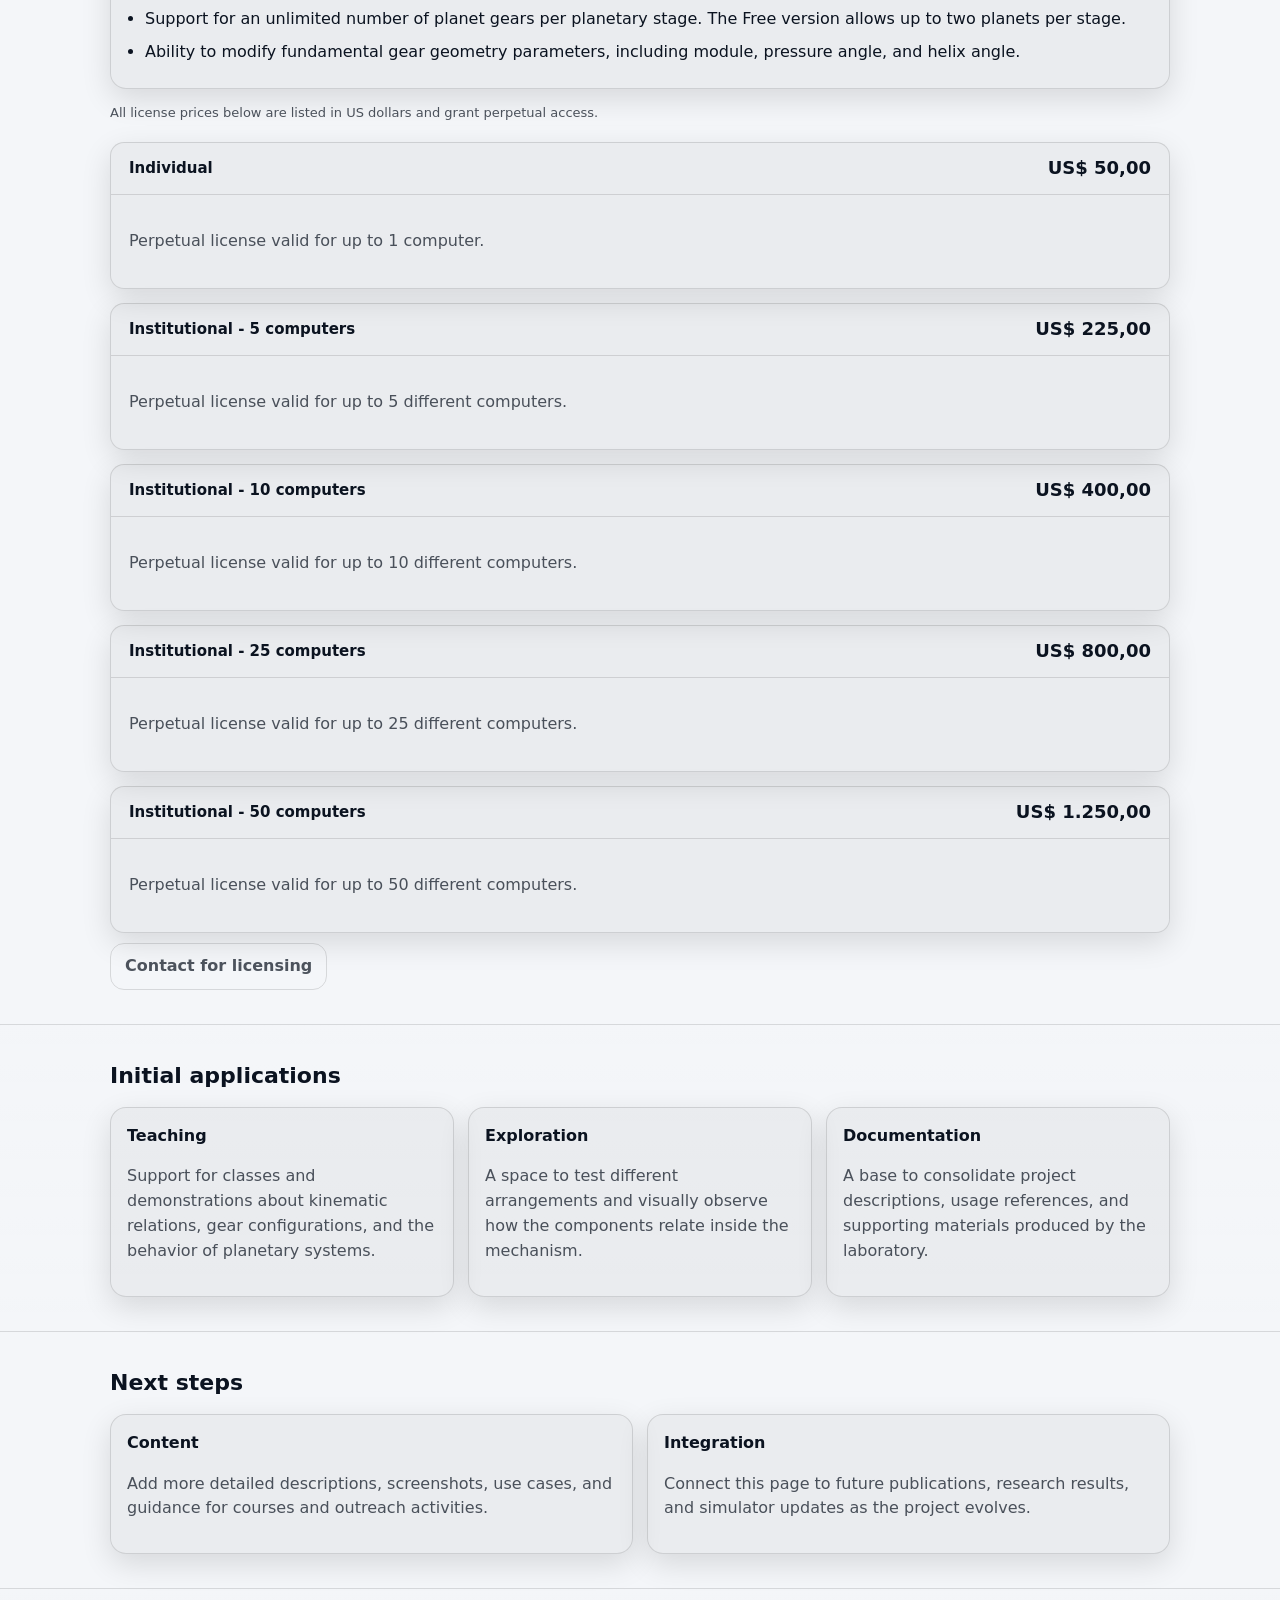
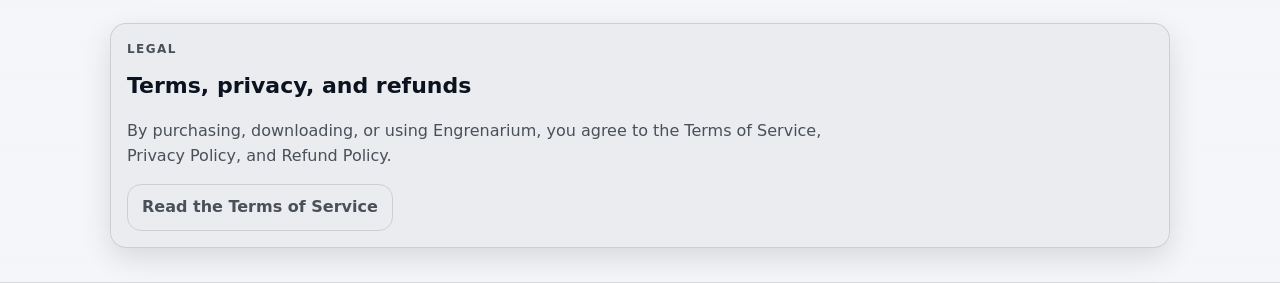
==== commit 4c2556ce: "info pro2" ====
--- a/Engrenarium/index.html
+++ b/Engrenarium/index.html
@@ -30,6 +30,8 @@
       <nav class="nav" aria-label="Navigation" data-i18n-aria-label="nav_label">
         <a href="../" data-i18n="nav_home">Home</a>
         <a href="#sobre" data-i18n="nav_about">About the project</a>
+        <a href="#screenshots" data-i18n="nav_screenshots">Screenshots</a>
+        <a href="#pricing" data-i18n="nav_pricing">Pricing</a>
         <a href="#aplicacoes" data-i18n="nav_applications">Applications</a>
         <a href="#proximos-passos" data-i18n="nav_next">Next steps</a>
       </nav>
@@ -86,6 +88,128 @@
       </div>
     </section>
 
+    <section id="screenshots" class="section">
+      <div class="container">
+        <p class="eyebrow" data-i18n="screenshots_eyebrow">Preview</p>
+        <h2 data-i18n="screenshots_title">Screenshots</h2>
+        <p data-i18n="screenshots_intro">
+          A quick visual preview of the Engrenarium interface, showing views and workflows currently available in the project.
+        </p>
+
+        <div class="screenshot-grid">
+          <figure class="card screenshot-card">
+            <button class="screenshot-frame" type="button" data-screenshot="./Figs/Fig%201.png" data-caption-key="screenshots_caption_1">
+              <img src="./Figs/Fig%201.png" alt="Engrenarium screenshot 1" loading="lazy" decoding="async" />
+            </button>
+          </figure>
+
+          <figure class="card screenshot-card">
+            <button class="screenshot-frame" type="button" data-screenshot="./Figs/Fig%202.png" data-caption-key="screenshots_caption_2">
+              <img src="./Figs/Fig%202.png" alt="Engrenarium screenshot 2" loading="lazy" decoding="async" />
+            </button>
+          </figure>
+
+          <figure class="card screenshot-card">
+            <button class="screenshot-frame" type="button" data-screenshot="./Figs/Fig%203.png" data-caption-key="screenshots_caption_3">
+              <img src="./Figs/Fig%203.png" alt="Engrenarium screenshot 3" loading="lazy" decoding="async" />
+            </button>
+          </figure>
+
+          <figure class="card screenshot-card">
+            <button class="screenshot-frame" type="button" data-screenshot="./Figs/Fig%204.png" data-caption-key="screenshots_caption_4">
+              <img src="./Figs/Fig%204.png" alt="Engrenarium screenshot 4" loading="lazy" decoding="async" />
+            </button>
+          </figure>
+        </div>
+      </div>
+    </section>
+
+    <section id="pricing" class="section">
+      <div class="container">
+        <p class="eyebrow" data-i18n="pricing_eyebrow">Licensing</p>
+        <h2 data-i18n="pricing_title">Licenses and pricing</h2>
+        <p data-i18n="pricing_intro">
+          Engrenarium is available in Free and Pro versions. The Free version covers essential usage, while the Pro version adds advanced capabilities, broader deployment options, and licensing plans for individuals and institutions.
+        </p>
+        <div class="card pro-features">
+          <h3 data-i18n="pro_title">What the Pro version adds</h3>
+          <p class="muted" data-i18n="pro_intro">
+            The PRO version of Engrenarium provides access to advanced features that extend the capabilities of the software beyond those available in the Free version. These features include:
+          </p>
+          <ul class="list pro-list">
+            <li data-i18n="pro_feature_1">Export of 3D models in STL and DXF formats.</li>
+            <li data-i18n="pro_feature_2">Export of simulation videos in AVI and WebM formats.</li>
+            <li data-i18n="pro_feature_3">Ability to save projects.</li>
+            <li data-i18n="pro_feature_4">Ability to store multiple operating conditions within a project (e.g., different gear states or gear ratios).</li>
+            <li data-i18n="pro_feature_5">Support for multiple selectable gear ratios (Free version allows only one).</li>
+            <li data-i18n="pro_feature_6">Ability to define independent gear parameters for each planetary stage.</li>
+            <li data-i18n="pro_feature_7">Support for an unlimited number of planetary stages in a model (Free version allows up to two).</li>
+            <li data-i18n="pro_feature_8">Support for an unlimited number of planet gears per planetary stage (Free version allows up to two planets per stage).</li>
+            <li data-i18n="pro_feature_9">Ability to modify fundamental gear geometry parameters, including module (diametral pitch), pressure angle, and helix angle.</li>
+          </ul>
+        </div>
+        <p class="note" data-i18n="pricing_note">All license prices below are listed in US dollars and grant perpetual access.</p>
+
+        <div class="pricing-grid">
+          <article class="card price-card">
+            <div class="price-head">
+              <p class="price-kicker" data-i18n="pricing_1_title">Individual</p>
+              <p class="price-value">US$ 50,00</p>
+            </div>
+            <div class="price-body">
+              <p class="muted" data-i18n="pricing_1_text">Perpetual license valid for up to 1 computer.</p>
+            </div>
+          </article>
+
+          <article class="card price-card">
+            <div class="price-head">
+              <p class="price-kicker" data-i18n="pricing_2_title">Institutional - 5 computers</p>
+              <p class="price-value">US$ 225,00</p>
+            </div>
+            <div class="price-body">
+              <p class="muted" data-i18n="pricing_2_text">Perpetual license valid for up to 5 different computers.</p>
+            </div>
+          </article>
+
+          <article class="card price-card">
+            <div class="price-head">
+              <p class="price-kicker" data-i18n="pricing_3_title">Institutional - 10 computers</p>
+              <p class="price-value">US$ 400,00</p>
+            </div>
+            <div class="price-body">
+              <p class="muted" data-i18n="pricing_3_text">Perpetual license valid for up to 10 different computers.</p>
+            </div>
+          </article>
+
+          <article class="card price-card">
+            <div class="price-head">
+              <p class="price-kicker" data-i18n="pricing_4_title">Institutional - 25 computers</p>
+              <p class="price-value">US$ 800,00</p>
+            </div>
+            <div class="price-body">
+              <p class="muted" data-i18n="pricing_4_text">Perpetual license valid for up to 25 different computers.</p>
+            </div>
+          </article>
+
+          <article class="card price-card">
+            <div class="price-head">
+              <p class="price-kicker" data-i18n="pricing_5_title">Institutional - 50 computers</p>
+              <p class="price-value">US$ 1.250,00</p>
+            </div>
+            <div class="price-body">
+              <p class="muted" data-i18n="pricing_5_text">Perpetual license valid for up to 50 different computers.</p>
+            </div>
+          </article>
+        </div>
+
+        <p class="note" data-lang-block="pt" hidden>Para brasileiros, entre em contato para descontos na compra de licenças.</p>
+
+        <div class="actions">
+          <a class="button ghost" href="mailto:arturavelar@ufsj.edu.br" data-i18n="pricing_cta">Contact for licensing</a>
+        </div>
+      </div>
+    </section>
+
     <section id="aplicacoes" class="section alt">
       <div class="container">
         <h2 data-i18n="applications_title">Initial applications</h2>
@@ -150,6 +274,15 @@
       </div>
     </section>
   </main>
+
+  <div class="lightbox" hidden aria-hidden="true">
+    <div class="lightbox-backdrop" data-lightbox-close></div>
+    <div class="lightbox-dialog" role="dialog" aria-modal="true" aria-label="Screenshot preview" data-i18n-aria-label="lightbox_label">
+      <button class="lightbox-close" type="button" aria-label="Close preview" data-i18n-aria-label="lightbox_close">×</button>
+      <img class="lightbox-image" alt="" />
+      <p class="lightbox-caption muted"></p>
+    </div>
+  </div>
 
   <script>
     const I18N = {
@@ -163,6 +296,8 @@
         subtitle: "Laboratório de Sistemas Mecânicos",
         nav_home: "Início",
         nav_about: "Sobre o projeto",
+        nav_screenshots: "Screenshots",
+        nav_pricing: "Licenças",
         nav_applications: "Aplicações",
         nav_next: "Próximos passos",
         nav_label: "Navegação",
@@ -172,30 +307,65 @@
         dark_mode: "Modo escuro",
         light_mode: "Modo claro",
         hero_title: "Engrenarium",
-        hero_text: "O Engrenarium e um projeto do LASME voltado a simulacao e visualizacao de sistemas de engrenagens planetarias em ambiente web.",
+        hero_text: "O Engrenarium é um projeto do LASME voltado à simulação e visualização de sistemas de engrenagens planetárias em ambiente web.",
         cta_open: "Abrir simulador",
         cta_back: "Voltar ao LASME",
         highlight_title: "Resumo",
-        highlight_text: "Ferramenta em desenvolvimento para apoiar atividades didaticas, demonstracoes e exploracao de configuracoes mecanicas.",
+        highlight_text: "Ferramenta em desenvolvimento para apoiar atividades didáticas, demonstrações e exploração de configurações mecânicas.",
         about_title: "Sobre o projeto",
-        about_text: "Esta pagina apresenta uma visao geral inicial do Engrenarium. O objetivo e reunir informacoes sobre a proposta do projeto, seu contexto no LASME e os materiais que serao publicados futuramente.",
+        about_text: "Esta página apresenta uma visão geral inicial do Engrenarium. O objetivo é reunir informações sobre a proposta do projeto, seu contexto no LASME e os materiais que serão publicados futuramente.",
         download_cta: "Download",
-        applications_title: "Aplicacoes iniciais",
+        screenshots_eyebrow: "Prévia",
+        screenshots_title: "Screenshots",
+        screenshots_intro: "Uma prévia visual rápida da interface do Engrenarium, mostrando vistas e fluxos de trabalho atualmente disponíveis no projeto.",
+        screenshots_caption_1: "Screenshot 1",
+        screenshots_caption_2: "Screenshot 2",
+        screenshots_caption_3: "Screenshot 3",
+        screenshots_caption_4: "Screenshot 4",
+        lightbox_label: "Visualização ampliada da imagem",
+        lightbox_close: "Fechar visualização",
+        pricing_eyebrow: "Licenciamento",
+        pricing_title: "Licenças e preços",
+        pricing_intro: "O Engrenarium está disponível nas versões Free e Pro. A versão Free cobre o uso essencial, enquanto a versão Pro adiciona recursos avançados, opções mais amplas de implantação e planos de licença para usuários individuais e instituições.",
+        pro_title: "O que a versão Pro adiciona",
+        pro_intro: "A versão PRO do Engrenarium oferece acesso a recursos avançados que ampliam as capacidades do software além do que está disponível na versão Free. Esses recursos incluem:",
+        pro_feature_1: "Exportação de modelos 3D nos formatos STL e DXF.",
+        pro_feature_2: "Exportação de vídeos de simulação nos formatos AVI e WebM.",
+        pro_feature_3: "Capacidade de salvar projetos.",
+        pro_feature_4: "Capacidade de armazenar múltiplas condições de operação dentro de um projeto, como diferentes estados de engrenagem ou diferentes relações de transmissão.",
+        pro_feature_5: "Suporte a múltiplas relações de transmissão selecionáveis. A versão Free permite apenas uma.",
+        pro_feature_6: "Capacidade de definir parâmetros independentes de engrenagem para cada estágio planetário.",
+        pro_feature_7: "Suporte a um número ilimitado de estágios planetários em um modelo. A versão Free permite até dois.",
+        pro_feature_8: "Suporte a um número ilimitado de engrenagens planetárias por estágio planetário. A versão Free permite até dois planetas por estágio.",
+        pro_feature_9: "Capacidade de modificar parâmetros fundamentais da geometria da engrenagem, incluindo módulo, ângulo de pressão e ângulo de hélice.",
+        pricing_note: "Todos os preços abaixo estão em dólares americanos e concedem acesso perpétuo.",
+        pricing_1_title: "Individual",
+        pricing_1_text: "Licença perpétua válida para até 1 computador.",
+        pricing_2_title: "Institucional - 5 computadores",
+        pricing_2_text: "Licença perpétua válida para até 5 computadores diferentes.",
+        pricing_3_title: "Institucional - 10 computadores",
+        pricing_3_text: "Licença perpétua válida para até 10 computadores diferentes.",
+        pricing_4_title: "Institucional - 25 computadores",
+        pricing_4_text: "Licença perpétua válida para até 25 computadores diferentes.",
+        pricing_5_title: "Institucional - 50 computadores",
+        pricing_5_text: "Licença perpétua válida para até 50 computadores diferentes.",
+        pricing_cta: "Entrar em contato sobre licenças",
+        applications_title: "Aplicações iniciais",
         app_1_title: "Ensino",
-        app_1_text: "Apoio a aulas e demonstracoes sobre relacoes cinematicas, configuracoes de engrenagens e comportamento de sistemas planetarios.",
-        app_2_title: "Exploracao",
-        app_2_text: "Espaco para testar diferentes arranjos e observar de forma visual como os componentes se relacionam dentro do mecanismo.",
-        app_3_title: "Documentacao",
-        app_3_text: "Base para consolidar descricoes do projeto, referencias de uso e materiais de apoio produzidos pelo laboratorio.",
-        next_title: "Proximos passos",
-        next_1_title: "Conteudo",
-        next_1_text: "Inserir descricoes mais detalhadas, capturas de tela, exemplos de uso e orientacoes para disciplinas e atividades de extensao.",
-        next_2_title: "Integracao",
-        next_2_text: "Conectar esta pagina a futuras publicacoes, resultados de pesquisa e atualizacoes do simulador conforme o projeto evoluir.",
+        app_1_text: "Apoio a aulas e demonstrações sobre relações cinemáticas, configurações de engrenagens e comportamento de sistemas planetários.",
+        app_2_title: "Exploração",
+        app_2_text: "Espaço para testar diferentes arranjos e observar de forma visual como os componentes se relacionam dentro do mecanismo.",
+        app_3_title: "Documentação",
+        app_3_text: "Base para consolidar descrições do projeto, referências de uso e materiais de apoio produzidos pelo laboratório.",
+        next_title: "Próximos passos",
+        next_1_title: "Conteúdo",
+        next_1_text: "Inserir descrições mais detalhadas, capturas de tela, exemplos de uso e orientações para disciplinas e atividades de extensão.",
+        next_2_title: "Integração",
+        next_2_text: "Conectar esta página a futuras publicações, resultados de pesquisa e atualizações do simulador conforme o projeto evoluir.",
         legal_eyebrow: "Legal",
         legal_title: "Termos, privacidade e reembolsos",
-        terms_notice: "Ao adquirir, baixar ou utilizar o Engrenarium, voce concorda com os Termos de Servico, a Politica de Privacidade e a Politica de Reembolso.",
-        terms_link: "Ler Termos de Servico"
+        terms_notice: "Ao adquirir, baixar ou utilizar o Engrenarium, você concorda com os Termos de Serviço, a Política de Privacidade e a Política de Reembolso.",
+        terms_link: "Ler Termos de Serviço"
       },
       en: {
         meta_title: "Engrenarium | LASME",
@@ -207,6 +377,8 @@
         subtitle: "Laboratory of Mechanical Systems",
         nav_home: "Home",
         nav_about: "About the project",
+        nav_screenshots: "Screenshots",
+        nav_pricing: "Pricing",
         nav_applications: "Applications",
         nav_next: "Next steps",
         nav_label: "Navigation",
@@ -224,6 +396,41 @@
         about_title: "About the project",
         about_text: "This page presents an initial overview of Engrenarium. The goal is to gather information about the project proposal, its context within LASME, and the materials that will be published later.",
         download_cta: "Download",
+        screenshots_eyebrow: "Preview",
+        screenshots_title: "Screenshots",
+        screenshots_intro: "A quick visual preview of the Engrenarium interface, showing views and workflows currently available in the project.",
+        screenshots_caption_1: "Screenshot 1",
+        screenshots_caption_2: "Screenshot 2",
+        screenshots_caption_3: "Screenshot 3",
+        screenshots_caption_4: "Screenshot 4",
+        lightbox_label: "Expanded image preview",
+        lightbox_close: "Close preview",
+        pricing_eyebrow: "Licensing",
+        pricing_title: "Licenses and pricing",
+        pricing_intro: "Engrenarium is available in Free and Pro versions. The Free version covers essential usage, while the Pro version adds advanced capabilities, broader deployment options, and licensing plans for individuals and institutions.",
+        pro_title: "What the Pro version adds",
+        pro_intro: "The PRO version of Engrenarium provides access to advanced features that extend the capabilities of the software beyond those available in the Free version. These features include:",
+        pro_feature_1: "Export of 3D models in STL and DXF formats.",
+        pro_feature_2: "Export of simulation videos in AVI and WebM formats.",
+        pro_feature_3: "Ability to save projects.",
+        pro_feature_4: "Ability to store multiple operating conditions within a project, such as different gear states or gear ratios.",
+        pro_feature_5: "Support for multiple selectable gear ratios. The Free version allows only one.",
+        pro_feature_6: "Ability to define independent gear parameters for each planetary stage.",
+        pro_feature_7: "Support for an unlimited number of planetary stages in a model. The Free version allows up to two.",
+        pro_feature_8: "Support for an unlimited number of planet gears per planetary stage. The Free version allows up to two planets per stage.",
+        pro_feature_9: "Ability to modify fundamental gear geometry parameters, including module, pressure angle, and helix angle.",
+        pricing_note: "All license prices below are listed in US dollars and grant perpetual access.",
+        pricing_1_title: "Individual",
+        pricing_1_text: "Perpetual license valid for up to 1 computer.",
+        pricing_2_title: "Institutional - 5 computers",
+        pricing_2_text: "Perpetual license valid for up to 5 different computers.",
+        pricing_3_title: "Institutional - 10 computers",
+        pricing_3_text: "Perpetual license valid for up to 10 different computers.",
+        pricing_4_title: "Institutional - 25 computers",
+        pricing_4_text: "Perpetual license valid for up to 25 different computers.",
+        pricing_5_title: "Institutional - 50 computers",
+        pricing_5_text: "Perpetual license valid for up to 50 different computers.",
+        pricing_cta: "Contact for licensing",
         applications_title: "Initial applications",
         app_1_title: "Teaching",
         app_1_text: "Support for classes and demonstrations about kinematic relations, gear configurations, and the behavior of planetary systems.",
@@ -246,9 +453,11 @@
     const root = document.documentElement;
     const LANG_STORAGE_KEY = "lasme_lang_v2";
     const THEME_STORAGE_KEY = "lasme_theme";
+    let currentLang = "en";
 
     function applyLang(lang) {
       const dict = I18N[lang] || I18N.en;
+      currentLang = lang;
       root.lang = (lang === "en") ? "en" : "pt-BR";
       localStorage.setItem(LANG_STORAGE_KEY, lang);
 
@@ -275,6 +484,11 @@
       document.querySelectorAll("[data-i18n-title]").forEach(el => {
         const key = el.getAttribute("data-i18n-title");
         if (key && dict[key]) el.setAttribute("title", dict[key]);
+      });
+
+      document.querySelectorAll("[data-lang-block]").forEach(el => {
+        const visible = el.getAttribute("data-lang-block") === lang;
+        el.hidden = !visible;
       });
 
       document.querySelectorAll("button[data-lang]").forEach(btn => {
@@ -282,6 +496,14 @@
         btn.classList.toggle("active", on);
         btn.setAttribute("aria-pressed", on ? "true" : "false");
       });
+
+      const lightbox = document.querySelector(".lightbox");
+      if (lightbox && !lightbox.hidden) {
+        const captionKey = lightbox.dataset.captionKey;
+        if (captionKey && dict[captionKey]) {
+          lightbox.querySelector(".lightbox-caption").textContent = dict[captionKey];
+        }
+      }
     }
 
     function applyTheme(theme) {
@@ -295,6 +517,42 @@
     }
 
     document.addEventListener("DOMContentLoaded", () => {
+      const lightbox = document.querySelector(".lightbox");
+      const lightboxImage = lightbox.querySelector(".lightbox-image");
+      const lightboxCaption = lightbox.querySelector(".lightbox-caption");
+      const closeLightbox = () => {
+        lightbox.hidden = true;
+        lightbox.setAttribute("aria-hidden", "true");
+        lightboxImage.removeAttribute("src");
+        lightboxImage.alt = "";
+        lightbox.dataset.captionKey = "";
+        document.body.classList.remove("lightbox-open");
+      };
+
+      document.querySelectorAll("[data-screenshot]").forEach(btn => {
+        btn.addEventListener("click", () => {
+          const src = btn.getAttribute("data-screenshot");
+          const img = btn.querySelector("img");
+          const captionKey = btn.getAttribute("data-caption-key");
+          const dict = I18N[currentLang] || I18N.en;
+          lightboxImage.src = src;
+          lightboxImage.alt = img ? img.alt : "";
+          lightboxCaption.textContent = (captionKey && dict[captionKey]) ? dict[captionKey] : "";
+          lightbox.dataset.captionKey = captionKey || "";
+          lightbox.hidden = false;
+          lightbox.setAttribute("aria-hidden", "false");
+          document.body.classList.add("lightbox-open");
+        });
+      });
+
+      lightbox.querySelectorAll("[data-lightbox-close], .lightbox-close").forEach(el => {
+        el.addEventListener("click", closeLightbox);
+      });
+
+      document.addEventListener("keydown", (event) => {
+        if (event.key === "Escape" && !lightbox.hidden) closeLightbox();
+      });
+
       document.querySelectorAll("button[data-lang]").forEach(btn => {
         btn.addEventListener("click", () => applyLang(btn.dataset.lang));
       });
--- a/style.css
+++ b/style.css
@@ -361,6 +361,150 @@
   max-width: 72ch;
 }
 
+.pricing-grid{
+  display: grid;
+  grid-template-columns: 1fr;
+  gap: 14px;
+  margin-top: 18px;
+}
+
+.price-card{
+  padding: 0;
+  border-radius: 14px;
+}
+
+.price-head{
+  display: grid;
+  grid-template-columns: 1fr auto;
+  gap: 14px;
+  align-items: center;
+  padding: 14px 18px;
+  border-bottom: 1px solid var(--border);
+}
+
+.price-body{
+  padding: 18px;
+}
+
+.price-kicker{
+  margin: 0;
+  font-size: 15px;
+  font-weight: 700;
+  letter-spacing: 0;
+  text-transform: none;
+  color: var(--text);
+}
+
+.price-value{
+  margin: 0;
+  font-size: 18px;
+  line-height: 1;
+  font-weight: 600;
+  white-space: nowrap;
+}
+
+.pro-features{
+  margin-top: 18px;
+}
+
+.pro-list{
+  margin-top: 12px;
+}
+
+.screenshot-grid{
+  display: grid;
+  grid-template-columns: repeat(2, 1fr);
+  gap: 14px;
+  margin-top: 18px;
+}
+
+.screenshot-card{
+  display: grid;
+  gap: 12px;
+}
+
+.screenshot-frame{
+  appearance: none;
+  padding: 0;
+  width: 100%;
+  overflow: hidden;
+  border-radius: 12px;
+  border: 1px solid var(--chip-border);
+  background: var(--chip);
+  cursor: zoom-in;
+}
+
+.screenshot-frame img{
+  display: block;
+  width: 100%;
+  height: auto;
+}
+
+.screenshot-frame:hover{
+  border-color: var(--ring);
+}
+
+.lightbox-open{
+  overflow: hidden;
+}
+
+.lightbox{
+  position: fixed;
+  inset: 0;
+  z-index: 30;
+  display: grid;
+  place-items: center;
+  padding: 24px;
+}
+
+.lightbox-backdrop{
+  position: absolute;
+  inset: 0;
+  background: rgba(4, 7, 12, .78);
+  backdrop-filter: blur(8px);
+}
+
+.lightbox-dialog{
+  position: relative;
+  z-index: 1;
+  width: min(1100px, 100%);
+  max-height: calc(100vh - 48px);
+  padding: 16px;
+  border-radius: 18px;
+  border: 1px solid var(--border);
+  background: color-mix(in srgb, var(--bg) 82%, transparent);
+  box-shadow: var(--shadow);
+}
+
+.lightbox-image{
+  display: block;
+  width: 100%;
+  max-height: calc(100vh - 150px);
+  object-fit: contain;
+  border-radius: 12px;
+  background: var(--chip);
+}
+
+.lightbox-caption{
+  margin: 12px 4px 0;
+}
+
+.lightbox-close{
+  appearance: none;
+  position: absolute;
+  top: 10px;
+  right: 10px;
+  width: 36px;
+  height: 36px;
+  border-radius: 999px;
+  border: 1px solid var(--chip-border);
+  background: color-mix(in srgb, var(--bg) 88%, transparent);
+  color: var(--text);
+  font-size: 24px;
+  line-height: 1;
+  cursor: pointer;
+}
+
 .legal-layout{
   display: grid;
   grid-template-columns: 280px 1fr;
@@ -436,6 +580,9 @@
 
 .legal-section p{
   margin: 0 0 12px;
+  text-align: justify;
+  text-justify: inter-word;
+  hyphens: auto;
 }
 
 .legal-section ul{
@@ -445,6 +592,9 @@
 
 .legal-section li{
   margin: 8px 0;
+  text-align: justify;
+  text-justify: inter-word;
+  hyphens: auto;
 }
 
 .legal-contact{
@@ -466,6 +616,7 @@
   .hero-grid{ grid-template-columns: 1fr; }
   .grid-3{ grid-template-columns: 1fr; }
   .grid-2{ grid-template-columns: 1fr; }
+  .screenshot-grid{ grid-template-columns: 1fr; }
   .legal-layout{ grid-template-columns: 1fr; }
   .legal-toc{ position: static; }
   .hero h2{ font-size: 28px; }
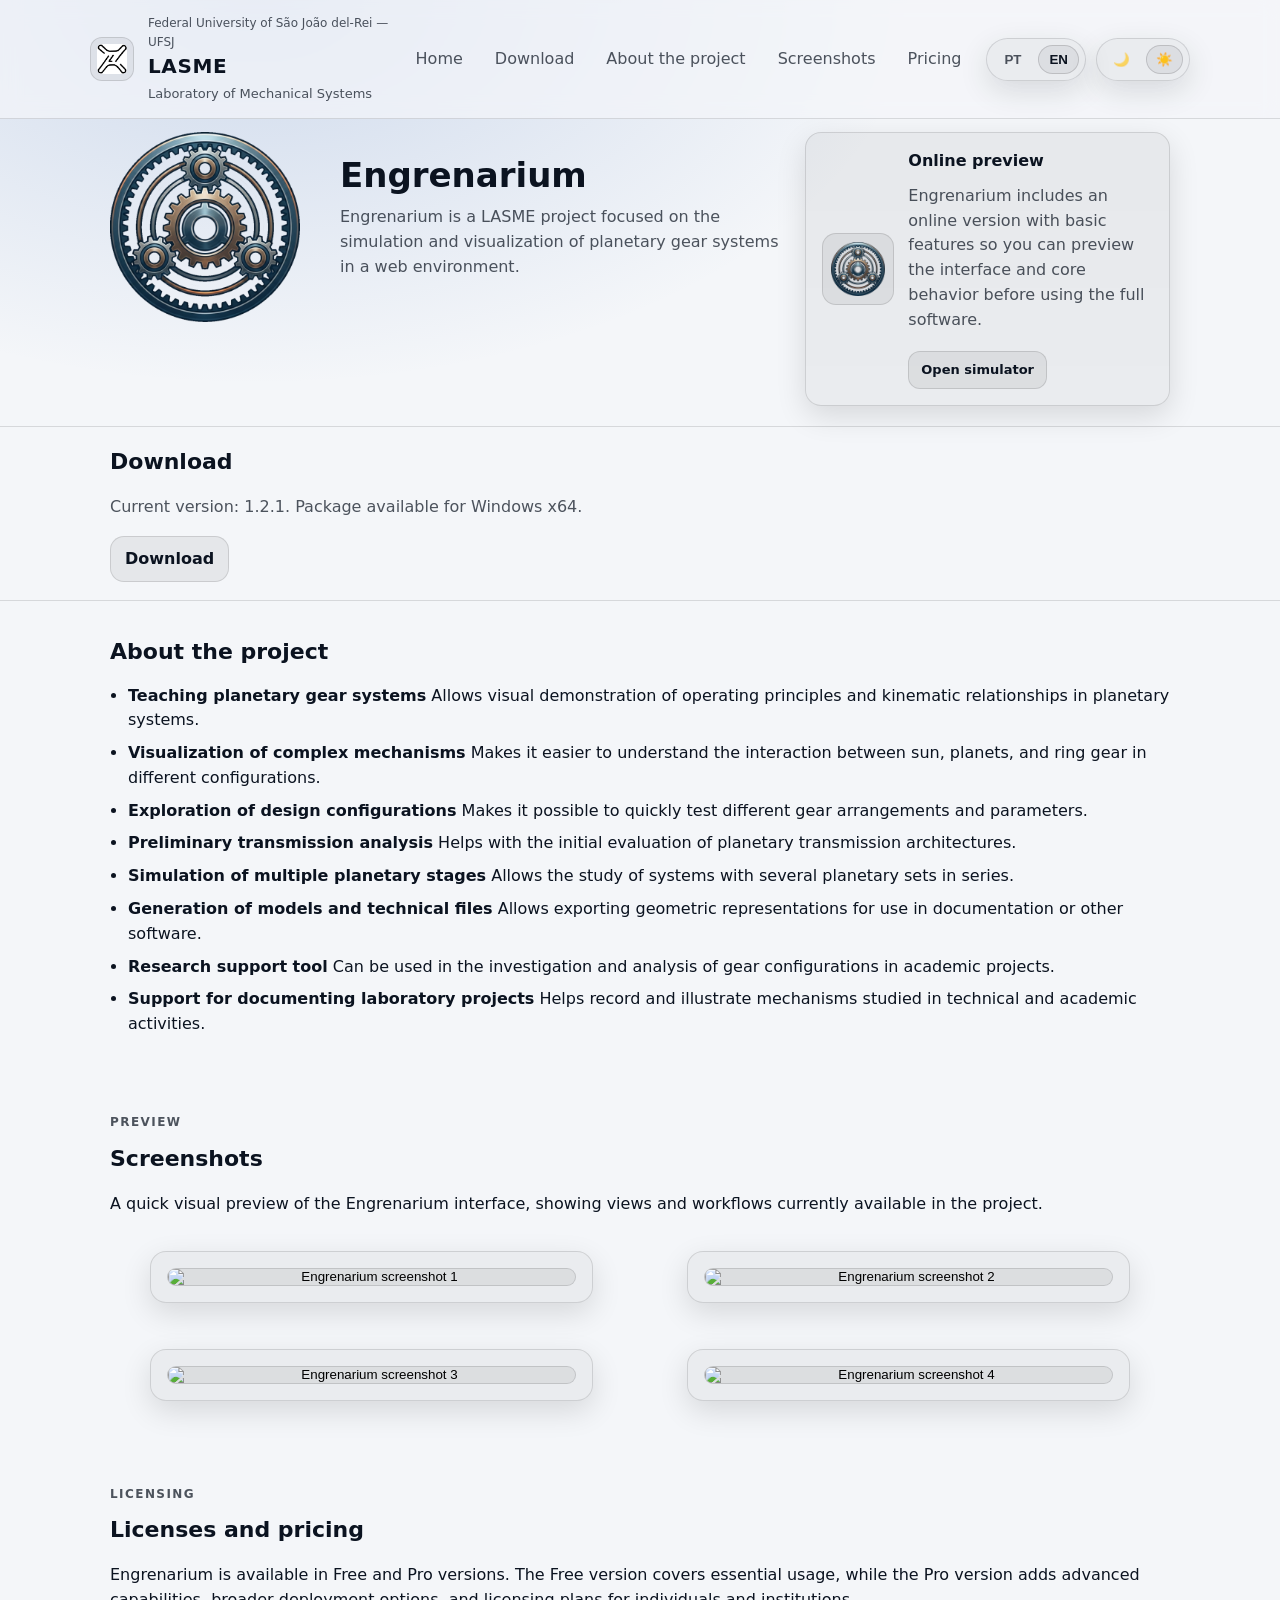
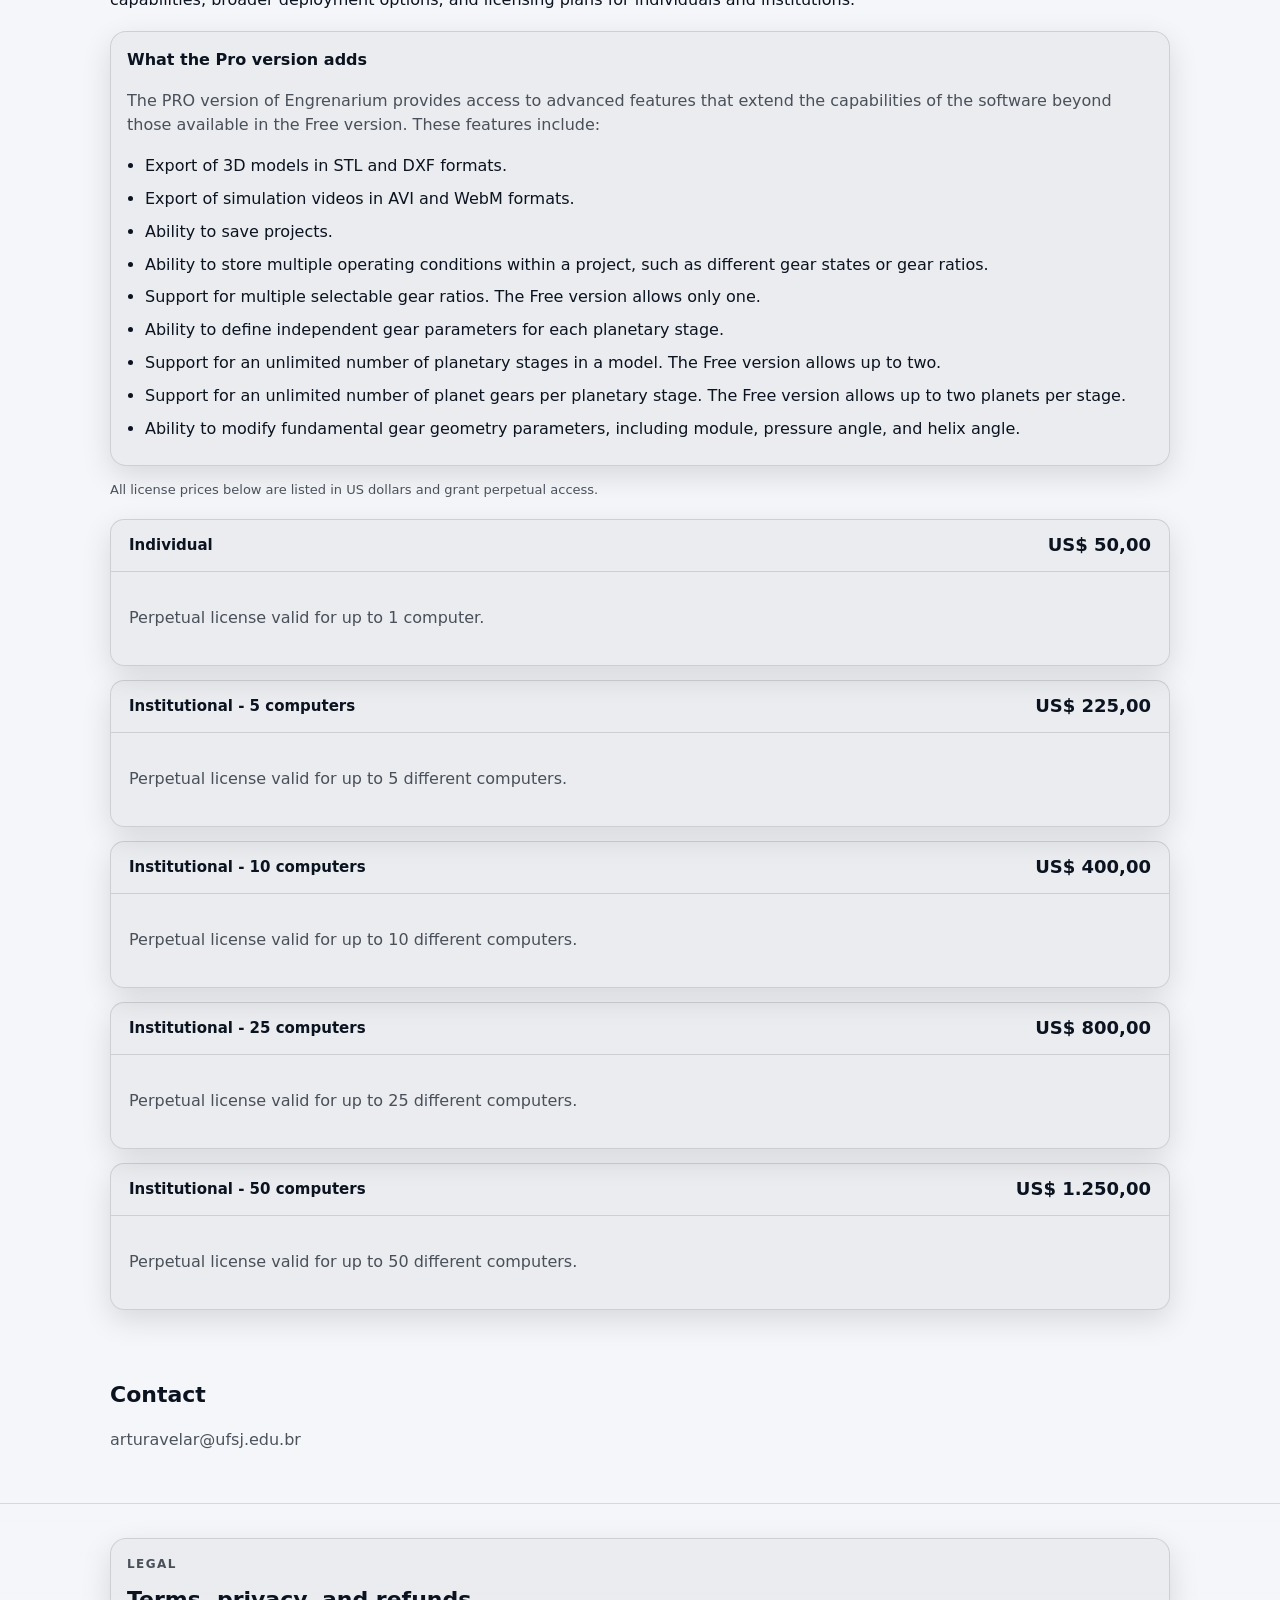
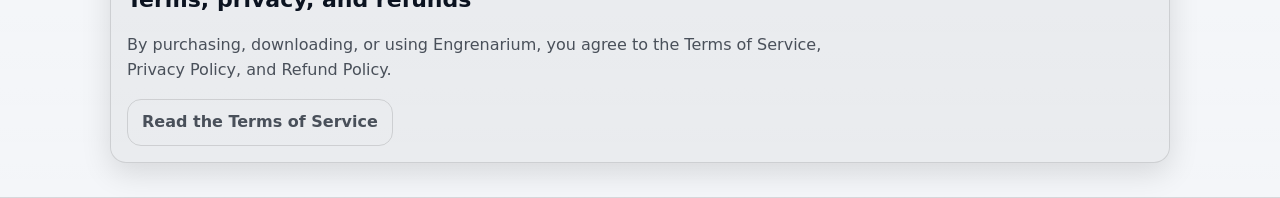
==== commit 3fb227b2: "atualizacao grande" ====
--- a/Engrenarium/index.html
+++ b/Engrenarium/index.html
@@ -29,11 +29,10 @@
 
       <nav class="nav" aria-label="Navigation" data-i18n-aria-label="nav_label">
         <a href="../" data-i18n="nav_home">Home</a>
+        <a href="#download" data-i18n="nav_download">Download</a>
         <a href="#sobre" data-i18n="nav_about">About the project</a>
         <a href="#screenshots" data-i18n="nav_screenshots">Screenshots</a>
         <a href="#pricing" data-i18n="nav_pricing">Pricing</a>
-        <a href="#aplicacoes" data-i18n="nav_applications">Applications</a>
-        <a href="#proximos-passos" data-i18n="nav_next">Next steps</a>
       </nav>
 
       <div class="toolbar" aria-label="Controls" data-i18n-aria-label="controls_label">
@@ -53,25 +52,37 @@
   <main id="conteudo">
     <section class="hero">
       <div class="container hero-grid">
-        <div>
-          <h2 data-i18n="hero_title">Engrenarium</h2>
-          <p data-i18n="hero_text">
-            Engrenarium is a LASME project focused on the simulation and visualization of planetary gear systems in a web environment.
-          </p>
-          <div class="cta">
-            <a class="button" href="https://barbudenge.github.io/engrenarium/" target="_blank" rel="noopener" data-i18n="cta_open">Open simulator</a>
-            <a class="button ghost" href="../" data-i18n="cta_back">Back to LASME</a>
+        <div class="hero-intro">
+          <img class="hero-logo" src="../images/Logo%20Engrenarium.png" alt="Engrenarium logo" loading="lazy" decoding="async" />
+          <div>
+            <h2 data-i18n="hero_title">Engrenarium</h2>
+            <p data-i18n="hero_text">
+              Engrenarium is a LASME project focused on the simulation and visualization of planetary gear systems in a web environment.
+            </p>
           </div>
         </div>
 
         <div class="card highlight">
           <img class="highlight-logo" src="../images/Logo%20Engrenarium.png" alt="Engrenarium logo" loading="lazy" decoding="async" />
           <div class="highlight-body">
-            <h3 data-i18n="highlight_title">Summary</h3>
+            <h3 data-i18n="highlight_title">Online preview</h3>
             <p class="muted" data-i18n="highlight_text">
-              A tool under development to support teaching activities, demonstrations, and exploration of mechanical configurations.
+              Engrenarium includes an online version with basic features so you can preview the interface and core behavior before using the full software.
             </p>
+            <div class="actions">
+              <a class="button small" href="https://barbudenge.github.io/engrenarium/" target="_blank" rel="noopener" data-i18n="cta_open">Open simulator</a>
+            </div>
           </div>
+        </div>
+      </div>
+    </section>
+
+    <section id="download" class="section section-divider download-section">
+      <div class="container">
+        <h2 data-i18n="download_title">Download</h2>
+        <p class="muted" data-i18n="download_info">Current version: 1.2.1. Package available for Windows x64.</p>
+        <div class="actions">
+          <a class="button" href="./Engrenarium_x64-setup.zip" download="Engrenarium_x64-setup.zip" data-i18n="download_cta">Download</a>
         </div>
       </div>
     </section>
@@ -79,12 +90,16 @@
     <section id="sobre" class="section">
       <div class="container">
         <h2 data-i18n="about_title">About the project</h2>
-        <p data-i18n="about_text">
-          This page presents an initial overview of Engrenarium. The goal is to gather information about the project proposal, its context within LASME, and the materials that will be published later.
-        </p>
-        <div class="actions">
-          <a class="button" href="./Engrenarium_x64-setup.zip" download="Engrenarium_x64-setup.zip" data-i18n="download_cta">Download</a>
-        </div>
+        <ul class="list project-list">
+          <li><strong data-i18n="about_1_title">Teaching planetary gear systems</strong> <span data-i18n="about_1_text">Allows visual demonstration of operating principles and kinematic relationships in planetary systems.</span></li>
+          <li><strong data-i18n="about_2_title">Visualization of complex mechanisms</strong> <span data-i18n="about_2_text">Makes it easier to understand the interaction between sun, planets, and ring gear in different configurations.</span></li>
+          <li><strong data-i18n="about_3_title">Exploration of design configurations</strong> <span data-i18n="about_3_text">Makes it possible to quickly test different gear arrangements and parameters.</span></li>
+          <li><strong data-i18n="about_4_title">Preliminary transmission analysis</strong> <span data-i18n="about_4_text">Helps with the initial evaluation of planetary transmission architectures.</span></li>
+          <li><strong data-i18n="about_5_title">Simulation of multiple planetary stages</strong> <span data-i18n="about_5_text">Allows the study of systems with several planetary sets in series.</span></li>
+          <li><strong data-i18n="about_6_title">Generation of models and technical files</strong> <span data-i18n="about_6_text">Allows exporting geometric representations for use in documentation or other software.</span></li>
+          <li><strong data-i18n="about_7_title">Research support tool</strong> <span data-i18n="about_7_text">Can be used in the investigation and analysis of gear configurations in academic projects.</span></li>
+          <li><strong data-i18n="about_8_title">Support for documenting laboratory projects</strong> <span data-i18n="about_8_text">Helps record and illustrate mechanisms studied in technical and academic activities.</span></li>
+        </ul>
       </div>
     </section>
 
@@ -98,25 +113,25 @@
 
         <div class="screenshot-grid">
           <figure class="card screenshot-card">
-            <button class="screenshot-frame" type="button" data-screenshot="./Figs/Fig%201.png" data-caption-key="screenshots_caption_1">
+            <button class="screenshot-frame" type="button" data-screenshot="./Figs/Fig%201.png">
               <img src="./Figs/Fig%201.png" alt="Engrenarium screenshot 1" loading="lazy" decoding="async" />
             </button>
           </figure>
 
           <figure class="card screenshot-card">
-            <button class="screenshot-frame" type="button" data-screenshot="./Figs/Fig%202.png" data-caption-key="screenshots_caption_2">
+            <button class="screenshot-frame" type="button" data-screenshot="./Figs/Fig%202.png">
               <img src="./Figs/Fig%202.png" alt="Engrenarium screenshot 2" loading="lazy" decoding="async" />
             </button>
           </figure>
 
           <figure class="card screenshot-card">
-            <button class="screenshot-frame" type="button" data-screenshot="./Figs/Fig%203.png" data-caption-key="screenshots_caption_3">
+            <button class="screenshot-frame" type="button" data-screenshot="./Figs/Fig%203.png">
               <img src="./Figs/Fig%203.png" alt="Engrenarium screenshot 3" loading="lazy" decoding="async" />
             </button>
           </figure>
 
           <figure class="card screenshot-card">
-            <button class="screenshot-frame" type="button" data-screenshot="./Figs/Fig%204.png" data-caption-key="screenshots_caption_4">
+            <button class="screenshot-frame" type="button" data-screenshot="./Figs/Fig%204.png">
               <img src="./Figs/Fig%204.png" alt="Engrenarium screenshot 4" loading="lazy" decoding="async" />
             </button>
           </figure>
@@ -149,6 +164,7 @@
           </ul>
         </div>
         <p class="note" data-i18n="pricing_note">All license prices below are listed in US dollars and grant perpetual access.</p>
+        <p class="pricing-highlight" data-lang-block="pt" hidden>Para brasileiros, entre em contato para descontos na compra de licenças.</p>
 
         <div class="pricing-grid">
           <article class="card price-card">
@@ -201,61 +217,13 @@
             </div>
           </article>
         </div>
-
-        <p class="note" data-lang-block="pt" hidden>Para brasileiros, entre em contato para descontos na compra de licenças.</p>
-
-        <div class="actions">
-          <a class="button ghost" href="mailto:arturavelar@ufsj.edu.br" data-i18n="pricing_cta">Contact for licensing</a>
-        </div>
-      </div>
-    </section>
-
-    <section id="aplicacoes" class="section alt">
+      </div>
+    </section>
+
+    <section class="section">
       <div class="container">
-        <h2 data-i18n="applications_title">Initial applications</h2>
-        <div class="grid-3">
-          <article class="card">
-            <h3 data-i18n="app_1_title">Teaching</h3>
-            <p class="muted" data-i18n="app_1_text">
-              Support for classes and demonstrations about kinematic relations, gear configurations, and the behavior of planetary systems.
-            </p>
-          </article>
-
-          <article class="card">
-            <h3 data-i18n="app_2_title">Exploration</h3>
-            <p class="muted" data-i18n="app_2_text">
-              A space to test different arrangements and visually observe how the components relate inside the mechanism.
-            </p>
-          </article>
-
-          <article class="card">
-            <h3 data-i18n="app_3_title">Documentation</h3>
-            <p class="muted" data-i18n="app_3_text">
-              A base to consolidate project descriptions, usage references, and supporting materials produced by the laboratory.
-            </p>
-          </article>
-        </div>
-      </div>
-    </section>
-
-    <section id="proximos-passos" class="section">
-      <div class="container">
-        <h2 data-i18n="next_title">Next steps</h2>
-        <div class="grid-2">
-          <article class="card">
-            <h3 data-i18n="next_1_title">Content</h3>
-            <p class="muted" data-i18n="next_1_text">
-              Add more detailed descriptions, screenshots, use cases, and guidance for courses and outreach activities.
-            </p>
-          </article>
-
-          <article class="card">
-            <h3 data-i18n="next_2_title">Integration</h3>
-            <p class="muted" data-i18n="next_2_text">
-              Connect this page to future publications, research results, and simulator updates as the project evolves.
-            </p>
-          </article>
-        </div>
+        <h2 data-i18n="pricing_contact_title">Contact</h2>
+        <p class="muted"><a href="mailto:arturavelar@ufsj.edu.br">arturavelar@ufsj.edu.br</a></p>
       </div>
     </section>
 
@@ -280,7 +248,6 @@
     <div class="lightbox-dialog" role="dialog" aria-modal="true" aria-label="Screenshot preview" data-i18n-aria-label="lightbox_label">
       <button class="lightbox-close" type="button" aria-label="Close preview" data-i18n-aria-label="lightbox_close">×</button>
       <img class="lightbox-image" alt="" />
-      <p class="lightbox-caption muted"></p>
     </div>
   </div>
 
@@ -295,11 +262,10 @@
         kicker: "Universidade Federal de São João del-Rei — UFSJ",
         subtitle: "Laboratório de Sistemas Mecânicos",
         nav_home: "Início",
+        nav_download: "Download",
         nav_about: "Sobre o projeto",
         nav_screenshots: "Screenshots",
         nav_pricing: "Licenças",
-        nav_applications: "Aplicações",
-        nav_next: "Próximos passos",
         nav_label: "Navegação",
         controls_label: "Controles",
         language_label: "Idioma",
@@ -309,19 +275,31 @@
         hero_title: "Engrenarium",
         hero_text: "O Engrenarium é um projeto do LASME voltado à simulação e visualização de sistemas de engrenagens planetárias em ambiente web.",
         cta_open: "Abrir simulador",
-        cta_back: "Voltar ao LASME",
-        highlight_title: "Resumo",
-        highlight_text: "Ferramenta em desenvolvimento para apoiar atividades didáticas, demonstrações e exploração de configurações mecânicas.",
+        highlight_title: "Preview online",
+        highlight_text: "O Engrenarium inclui uma versão online com recursos básicos para que você possa visualizar a interface e o comportamento principal antes de usar o software completo.",
         about_title: "Sobre o projeto",
-        about_text: "Esta página apresenta uma visão geral inicial do Engrenarium. O objetivo é reunir informações sobre a proposta do projeto, seu contexto no LASME e os materiais que serão publicados futuramente.",
+        about_1_title: "Ensino de sistemas de engrenagens planetárias",
+        about_1_text: "Permite demonstrar visualmente princípios de funcionamento e relações cinemáticas em sistemas planetários.",
+        about_2_title: "Visualização de mecanismos complexos",
+        about_2_text: "Facilita a compreensão da interação entre sol, planetas e coroa em diferentes configurações.",
+        about_3_title: "Exploração de configurações de projeto",
+        about_3_text: "Possibilita testar rapidamente diferentes arranjos e parâmetros de engrenagens.",
+        about_4_title: "Análise preliminar de transmissões",
+        about_4_text: "Auxilia na avaliação inicial de arquiteturas de transmissões planetárias.",
+        about_5_title: "Simulação de múltiplos estágios planetários",
+        about_5_text: "Permite estudar sistemas com vários conjuntos planetários em série.",
+        about_6_title: "Geração de modelos e arquivos técnicos",
+        about_6_text: "Permite exportar representações geométricas para uso em documentação ou outros softwares.",
+        about_7_title: "Ferramenta de apoio à pesquisa",
+        about_7_text: "Pode ser utilizada na investigação e análise de configurações de engrenagens em projetos acadêmicos.",
+        about_8_title: "Apoio à documentação de projetos do laboratório",
+        about_8_text: "Ajuda a registrar e ilustrar mecanismos estudados em atividades técnicas e acadêmicas.",
+        download_title: "Download",
+        download_info: "Versão atual: 1.2.1. Pacote disponível para Windows x64.",
         download_cta: "Download",
         screenshots_eyebrow: "Prévia",
         screenshots_title: "Screenshots",
         screenshots_intro: "Uma prévia visual rápida da interface do Engrenarium, mostrando vistas e fluxos de trabalho atualmente disponíveis no projeto.",
-        screenshots_caption_1: "Screenshot 1",
-        screenshots_caption_2: "Screenshot 2",
-        screenshots_caption_3: "Screenshot 3",
-        screenshots_caption_4: "Screenshot 4",
         lightbox_label: "Visualização ampliada da imagem",
         lightbox_close: "Fechar visualização",
         pricing_eyebrow: "Licenciamento",
@@ -349,19 +327,7 @@
         pricing_4_text: "Licença perpétua válida para até 25 computadores diferentes.",
         pricing_5_title: "Institucional - 50 computadores",
         pricing_5_text: "Licença perpétua válida para até 50 computadores diferentes.",
-        pricing_cta: "Entrar em contato sobre licenças",
-        applications_title: "Aplicações iniciais",
-        app_1_title: "Ensino",
-        app_1_text: "Apoio a aulas e demonstrações sobre relações cinemáticas, configurações de engrenagens e comportamento de sistemas planetários.",
-        app_2_title: "Exploração",
-        app_2_text: "Espaço para testar diferentes arranjos e observar de forma visual como os componentes se relacionam dentro do mecanismo.",
-        app_3_title: "Documentação",
-        app_3_text: "Base para consolidar descrições do projeto, referências de uso e materiais de apoio produzidos pelo laboratório.",
-        next_title: "Próximos passos",
-        next_1_title: "Conteúdo",
-        next_1_text: "Inserir descrições mais detalhadas, capturas de tela, exemplos de uso e orientações para disciplinas e atividades de extensão.",
-        next_2_title: "Integração",
-        next_2_text: "Conectar esta página a futuras publicações, resultados de pesquisa e atualizações do simulador conforme o projeto evoluir.",
+        pricing_contact_title: "Contato",
         legal_eyebrow: "Legal",
         legal_title: "Termos, privacidade e reembolsos",
         terms_notice: "Ao adquirir, baixar ou utilizar o Engrenarium, você concorda com os Termos de Serviço, a Política de Privacidade e a Política de Reembolso.",
@@ -376,11 +342,10 @@
         kicker: "Federal University of São João del-Rei — UFSJ",
         subtitle: "Laboratory of Mechanical Systems",
         nav_home: "Home",
+        nav_download: "Download",
         nav_about: "About the project",
         nav_screenshots: "Screenshots",
         nav_pricing: "Pricing",
-        nav_applications: "Applications",
-        nav_next: "Next steps",
         nav_label: "Navigation",
         controls_label: "Controls",
         language_label: "Language",
@@ -390,19 +355,31 @@
         hero_title: "Engrenarium",
         hero_text: "Engrenarium is a LASME project focused on the simulation and visualization of planetary gear systems in a web environment.",
         cta_open: "Open simulator",
-        cta_back: "Back to LASME",
-        highlight_title: "Summary",
-        highlight_text: "A tool under development to support teaching activities, demonstrations, and exploration of mechanical configurations.",
+        highlight_title: "Online preview",
+        highlight_text: "Engrenarium includes an online version with basic features so you can preview the interface and core behavior before using the full software.",
         about_title: "About the project",
-        about_text: "This page presents an initial overview of Engrenarium. The goal is to gather information about the project proposal, its context within LASME, and the materials that will be published later.",
+        about_1_title: "Teaching planetary gear systems",
+        about_1_text: "Allows visual demonstration of operating principles and kinematic relationships in planetary systems.",
+        about_2_title: "Visualization of complex mechanisms",
+        about_2_text: "Makes it easier to understand the interaction between sun, planets, and ring gear in different configurations.",
+        about_3_title: "Exploration of design configurations",
+        about_3_text: "Makes it possible to quickly test different gear arrangements and parameters.",
+        about_4_title: "Preliminary transmission analysis",
+        about_4_text: "Helps with the initial evaluation of planetary transmission architectures.",
+        about_5_title: "Simulation of multiple planetary stages",
+        about_5_text: "Allows the study of systems with several planetary sets in series.",
+        about_6_title: "Generation of models and technical files",
+        about_6_text: "Allows exporting geometric representations for use in documentation or other software.",
+        about_7_title: "Research support tool",
+        about_7_text: "Can be used in the investigation and analysis of gear configurations in academic projects.",
+        about_8_title: "Support for documenting laboratory projects",
+        about_8_text: "Helps record and illustrate mechanisms studied in technical and academic activities.",
+        download_title: "Download",
+        download_info: "Current version: 1.2.1. Package available for Windows x64.",
         download_cta: "Download",
         screenshots_eyebrow: "Preview",
         screenshots_title: "Screenshots",
         screenshots_intro: "A quick visual preview of the Engrenarium interface, showing views and workflows currently available in the project.",
-        screenshots_caption_1: "Screenshot 1",
-        screenshots_caption_2: "Screenshot 2",
-        screenshots_caption_3: "Screenshot 3",
-        screenshots_caption_4: "Screenshot 4",
         lightbox_label: "Expanded image preview",
         lightbox_close: "Close preview",
         pricing_eyebrow: "Licensing",
@@ -430,19 +407,7 @@
         pricing_4_text: "Perpetual license valid for up to 25 different computers.",
         pricing_5_title: "Institutional - 50 computers",
         pricing_5_text: "Perpetual license valid for up to 50 different computers.",
-        pricing_cta: "Contact for licensing",
-        applications_title: "Initial applications",
-        app_1_title: "Teaching",
-        app_1_text: "Support for classes and demonstrations about kinematic relations, gear configurations, and the behavior of planetary systems.",
-        app_2_title: "Exploration",
-        app_2_text: "A space to test different arrangements and visually observe how the components relate inside the mechanism.",
-        app_3_title: "Documentation",
-        app_3_text: "A base to consolidate project descriptions, usage references, and supporting materials produced by the laboratory.",
-        next_title: "Next steps",
-        next_1_title: "Content",
-        next_1_text: "Add more detailed descriptions, screenshots, use cases, and guidance for courses and outreach activities.",
-        next_2_title: "Integration",
-        next_2_text: "Connect this page to future publications, research results, and simulator updates as the project evolves.",
+        pricing_contact_title: "Contact",
         legal_eyebrow: "Legal",
         legal_title: "Terms, privacy, and refunds",
         terms_notice: "By purchasing, downloading, or using Engrenarium, you agree to the Terms of Service, Privacy Policy, and Refund Policy.",
@@ -499,10 +464,6 @@
 
       const lightbox = document.querySelector(".lightbox");
       if (lightbox && !lightbox.hidden) {
-        const captionKey = lightbox.dataset.captionKey;
-        if (captionKey && dict[captionKey]) {
-          lightbox.querySelector(".lightbox-caption").textContent = dict[captionKey];
-        }
       }
     }
 
@@ -519,13 +480,11 @@
     document.addEventListener("DOMContentLoaded", () => {
       const lightbox = document.querySelector(".lightbox");
       const lightboxImage = lightbox.querySelector(".lightbox-image");
-      const lightboxCaption = lightbox.querySelector(".lightbox-caption");
       const closeLightbox = () => {
         lightbox.hidden = true;
         lightbox.setAttribute("aria-hidden", "true");
         lightboxImage.removeAttribute("src");
         lightboxImage.alt = "";
-        lightbox.dataset.captionKey = "";
         document.body.classList.remove("lightbox-open");
       };
 
@@ -533,12 +492,8 @@
         btn.addEventListener("click", () => {
           const src = btn.getAttribute("data-screenshot");
           const img = btn.querySelector("img");
-          const captionKey = btn.getAttribute("data-caption-key");
-          const dict = I18N[currentLang] || I18N.en;
           lightboxImage.src = src;
           lightboxImage.alt = img ? img.alt : "";
-          lightboxCaption.textContent = (captionKey && dict[captionKey]) ? dict[captionKey] : "";
-          lightbox.dataset.captionKey = captionKey || "";
           lightbox.hidden = false;
           lightbox.setAttribute("aria-hidden", "false");
           document.body.classList.add("lightbox-open");
--- a/style.css
+++ b/style.css
@@ -2,13 +2,14 @@
    Tema (dark/light) via data-theme
    ========================= */
 
-:root{
-  --radius: 16px;
-  --max: 1100px;
-  --shadow: 0 10px 30px rgba(0,0,0,.22);
-  --border: rgba(255,255,255,.10);
-  --ring: rgba(255,255,255,.16);
-}
+:root{
+  --radius: 16px;
+  --max: 1100px;
+  --shadow: 0 10px 30px rgba(0,0,0,.22);
+  --border: rgba(255,255,255,.10);
+  --ring: rgba(255,255,255,.16);
+  --header-h: 88px;
+}
 
 html[data-theme="dark"]{
   --bg: #0b0f14;
@@ -36,17 +37,18 @@
 *{ box-sizing: border-box; }
 html, body{ height: 100%; }
 
-body{
-  margin: 0;
-  font-family: ui-sans-serif, system-ui, -apple-system, "Segoe UI", Roboto, Arial, "Noto Sans", "Liberation Sans", sans-serif;
-  color: var(--text);
-  background:
-    radial-gradient(1200px 700px at 20% 0%,
-      rgba(72, 118, 190, .22) 0%,
-      rgba(11, 15, 20, 0) 55%) fixed,
-    var(--bg);
-  line-height: 1.55;
-}
+body{
+  margin: 0;
+  font-family: ui-sans-serif, system-ui, -apple-system, "Segoe UI", Roboto, Arial, "Noto Sans", "Liberation Sans", sans-serif;
+  color: var(--text);
+  background:
+    radial-gradient(1200px 700px at 20% 0%,
+      rgba(72, 118, 190, .22) 0%,
+      rgba(11, 15, 20, 0) 55%) fixed,
+    var(--bg);
+  line-height: 1.55;
+  padding-top: var(--header-h);
+}
 
 a{ color: inherit; text-decoration: none; }
 a:hover{ text-decoration: underline; }
@@ -72,14 +74,16 @@
    Header
    ========================= */
 
-.site-header{
-  position: sticky;
-  top: 0;
-  backdrop-filter: blur(10px);
-  background: color-mix(in srgb, var(--bg) 70%, transparent);
-  border-bottom: 1px solid var(--border);
-  z-index: 10;
-}
+.site-header{
+  position: fixed;
+  top: 0;
+  left: 0;
+  right: 0;
+  backdrop-filter: blur(10px);
+  background: color-mix(in srgb, var(--bg) 70%, transparent);
+  border-bottom: 1px solid var(--border);
+  z-index: 10;
+}
 
 .header-grid{
   display: grid;
@@ -195,12 +199,27 @@
   padding: 44px 0 20px;
 }
 
-.hero-grid{
-  display: grid;
-  grid-template-columns: 1.3fr .7fr;
-  gap: 18px;
-  align-items: start;
-}
+.hero-grid{
+  display: grid;
+  grid-template-columns: 1.3fr .7fr;
+  gap: 18px;
+  align-items: start;
+}
+
+.hero-intro{
+  display: grid;
+  grid-template-columns: 220px 1fr;
+  gap: 10px;
+  align-items: center;
+}
+
+.hero-logo{
+  display: block;
+  width: 100%;
+  max-width: 190px;
+  height: auto;
+  justify-self: start;
+}
 
 .hero h2{
   margin: 0 0 10px;
@@ -214,9 +233,19 @@
   max-width: 70ch;
 }
 
-.section{
-  padding: 34px 0;
-}
+.section{
+  padding: 34px 0;
+}
+
+.section-divider{
+  border-top: 1px solid var(--border);
+  border-bottom: 1px solid var(--border);
+}
+
+.download-section{
+  padding-top: 18px;
+  padding-bottom: 18px;
+}
 
 .section.alt{
   background: linear-gradient(180deg, rgba(255,255,255,.03), rgba(255,255,255,0));
@@ -411,6 +440,22 @@
   margin-top: 12px;
 }
 
+.pricing-highlight{
+  margin: 8px 0 0;
+  font-size: 18px;
+  font-weight: 700;
+  color: var(--text);
+}
+
+.contact-block{
+  margin-top: 18px;
+}
+
+.contact-block p{
+  margin: 0;
+  font-size: 16px;
+}
+
 .screenshot-grid{
   display: grid;
   grid-template-columns: repeat(2, 1fr);
@@ -455,6 +500,10 @@
   display: grid;
   place-items: center;
   padding: 24px;
+}
+
+.lightbox[hidden]{
+  display: none;
 }
 
 .lightbox-backdrop{
@@ -483,10 +532,6 @@
   object-fit: contain;
   border-radius: 12px;
   background: var(--chip);
-}
-
-.lightbox-caption{
-  margin: 12px 4px 0;
 }
 
 .lightbox-close{
@@ -612,8 +657,10 @@
     gap: 10px;
   }
   .nav{ justify-content: flex-start; }
-  .toolbar{ justify-content: flex-start; }
+  .toolbar{ justify-content: flex-start; }
   .hero-grid{ grid-template-columns: 1fr; }
+  .hero-intro{ grid-template-columns: 1fr; }
+  .hero-logo{ justify-self: start; max-width: 132px; }
   .grid-3{ grid-template-columns: 1fr; }
   .grid-2{ grid-template-columns: 1fr; }
   .screenshot-grid{ grid-template-columns: 1fr; }
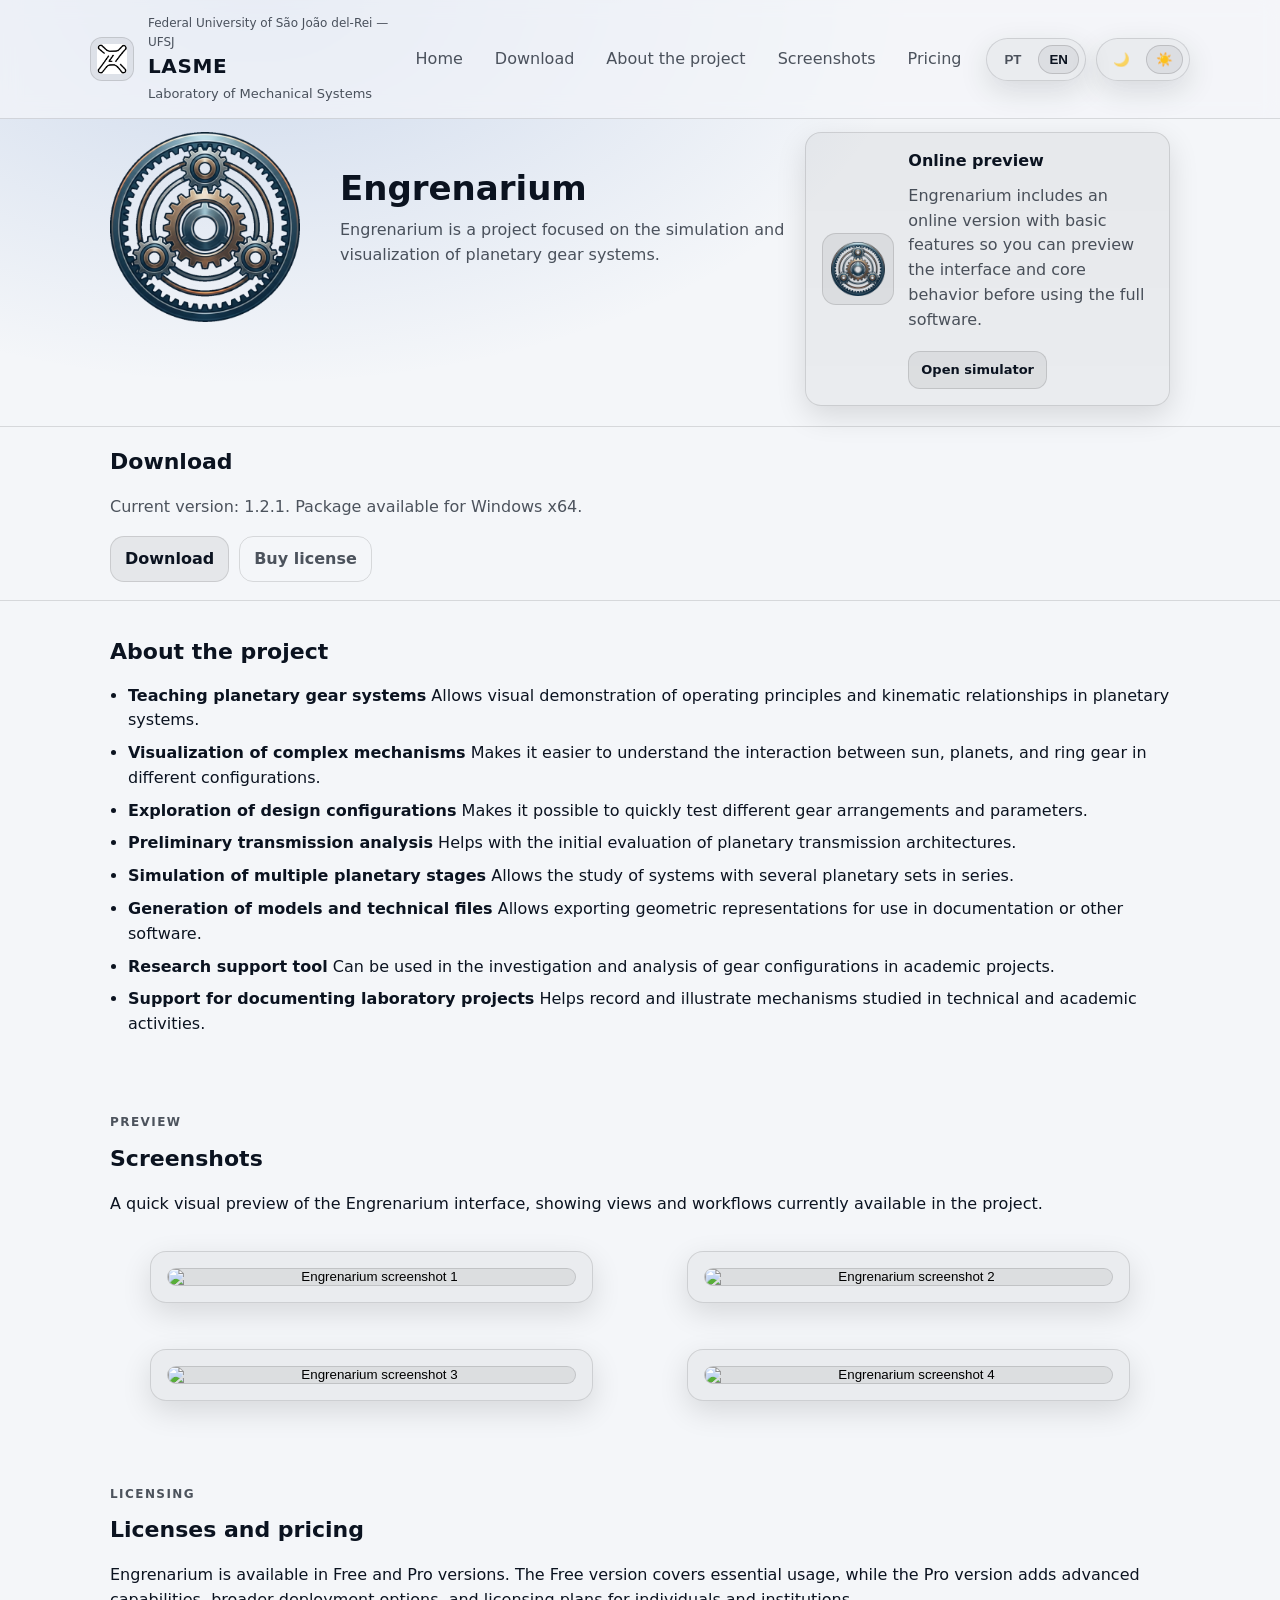
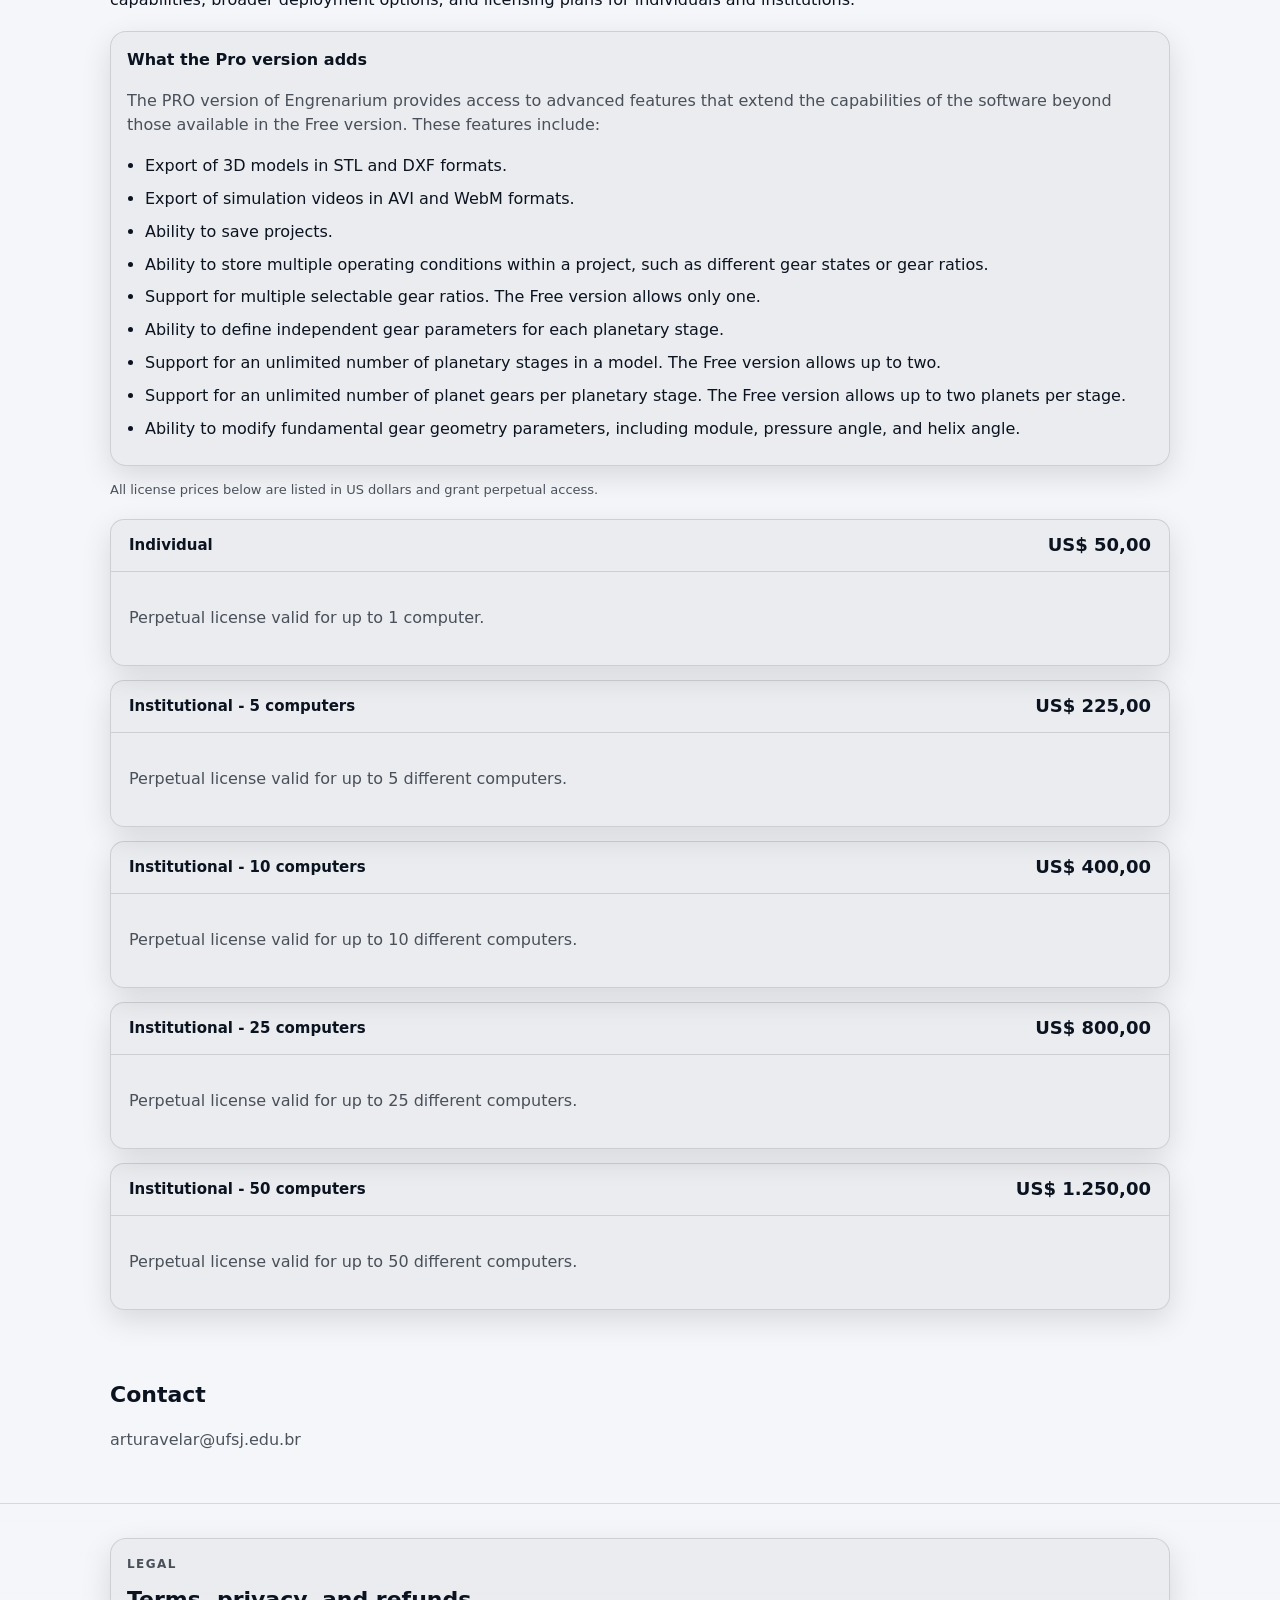
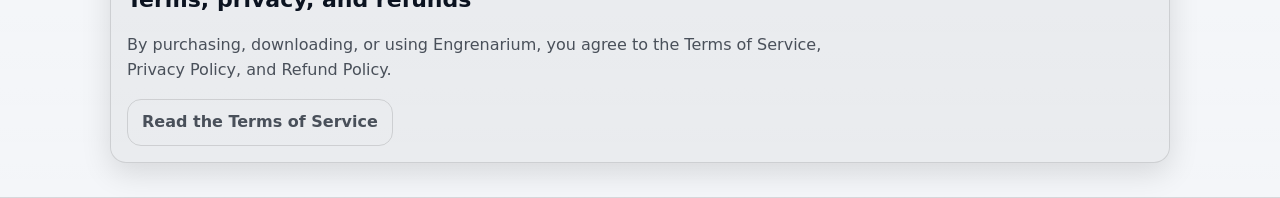
==== commit b97d21e7: "botao licenca" ====
--- a/Engrenarium/index.html
+++ b/Engrenarium/index.html
@@ -57,7 +57,7 @@
           <div>
             <h2 data-i18n="hero_title">Engrenarium</h2>
             <p data-i18n="hero_text">
-              Engrenarium is a LASME project focused on the simulation and visualization of planetary gear systems in a web environment.
+              Engrenarium is a project focused on the simulation and visualization of planetary gear systems.
             </p>
           </div>
         </div>
@@ -82,7 +82,8 @@
         <h2 data-i18n="download_title">Download</h2>
         <p class="muted" data-i18n="download_info">Current version: 1.2.1. Package available for Windows x64.</p>
         <div class="actions">
-          <a class="button" href="./Engrenarium_x64-setup.zip" download="Engrenarium_x64-setup.zip" data-i18n="download_cta">Download</a>
+          <a class="button" href="./Engrenarium_x64-setup.exe" download="Engrenarium_x64-setup.exe" data-i18n="download_cta">Download</a>
+          <a class="button ghost" href="#pricing" data-i18n="buy_license_cta">Buy license</a>
         </div>
       </div>
     </section>
@@ -273,7 +274,7 @@
         dark_mode: "Modo escuro",
         light_mode: "Modo claro",
         hero_title: "Engrenarium",
-        hero_text: "O Engrenarium é um projeto do LASME voltado à simulação e visualização de sistemas de engrenagens planetárias em ambiente web.",
+        hero_text: "O Engrenarium é um projeto voltado à simulação e visualização de sistemas de engrenagens planetárias.",
         cta_open: "Abrir simulador",
         highlight_title: "Preview online",
         highlight_text: "O Engrenarium inclui uma versão online com recursos básicos para que você possa visualizar a interface e o comportamento principal antes de usar o software completo.",
@@ -297,6 +298,7 @@
         download_title: "Download",
         download_info: "Versão atual: 1.2.1. Pacote disponível para Windows x64.",
         download_cta: "Download",
+        buy_license_cta: "Comprar licença",
         screenshots_eyebrow: "Prévia",
         screenshots_title: "Screenshots",
         screenshots_intro: "Uma prévia visual rápida da interface do Engrenarium, mostrando vistas e fluxos de trabalho atualmente disponíveis no projeto.",
@@ -353,7 +355,7 @@
         dark_mode: "Dark mode",
         light_mode: "Light mode",
         hero_title: "Engrenarium",
-        hero_text: "Engrenarium is a LASME project focused on the simulation and visualization of planetary gear systems in a web environment.",
+        hero_text: "Engrenarium is a project focused on the simulation and visualization of planetary gear systems.",
         cta_open: "Open simulator",
         highlight_title: "Online preview",
         highlight_text: "Engrenarium includes an online version with basic features so you can preview the interface and core behavior before using the full software.",
@@ -377,6 +379,7 @@
         download_title: "Download",
         download_info: "Current version: 1.2.1. Package available for Windows x64.",
         download_cta: "Download",
+        buy_license_cta: "Buy license",
         screenshots_eyebrow: "Preview",
         screenshots_title: "Screenshots",
         screenshots_intro: "A quick visual preview of the Engrenarium interface, showing views and workflows currently available in the project.",
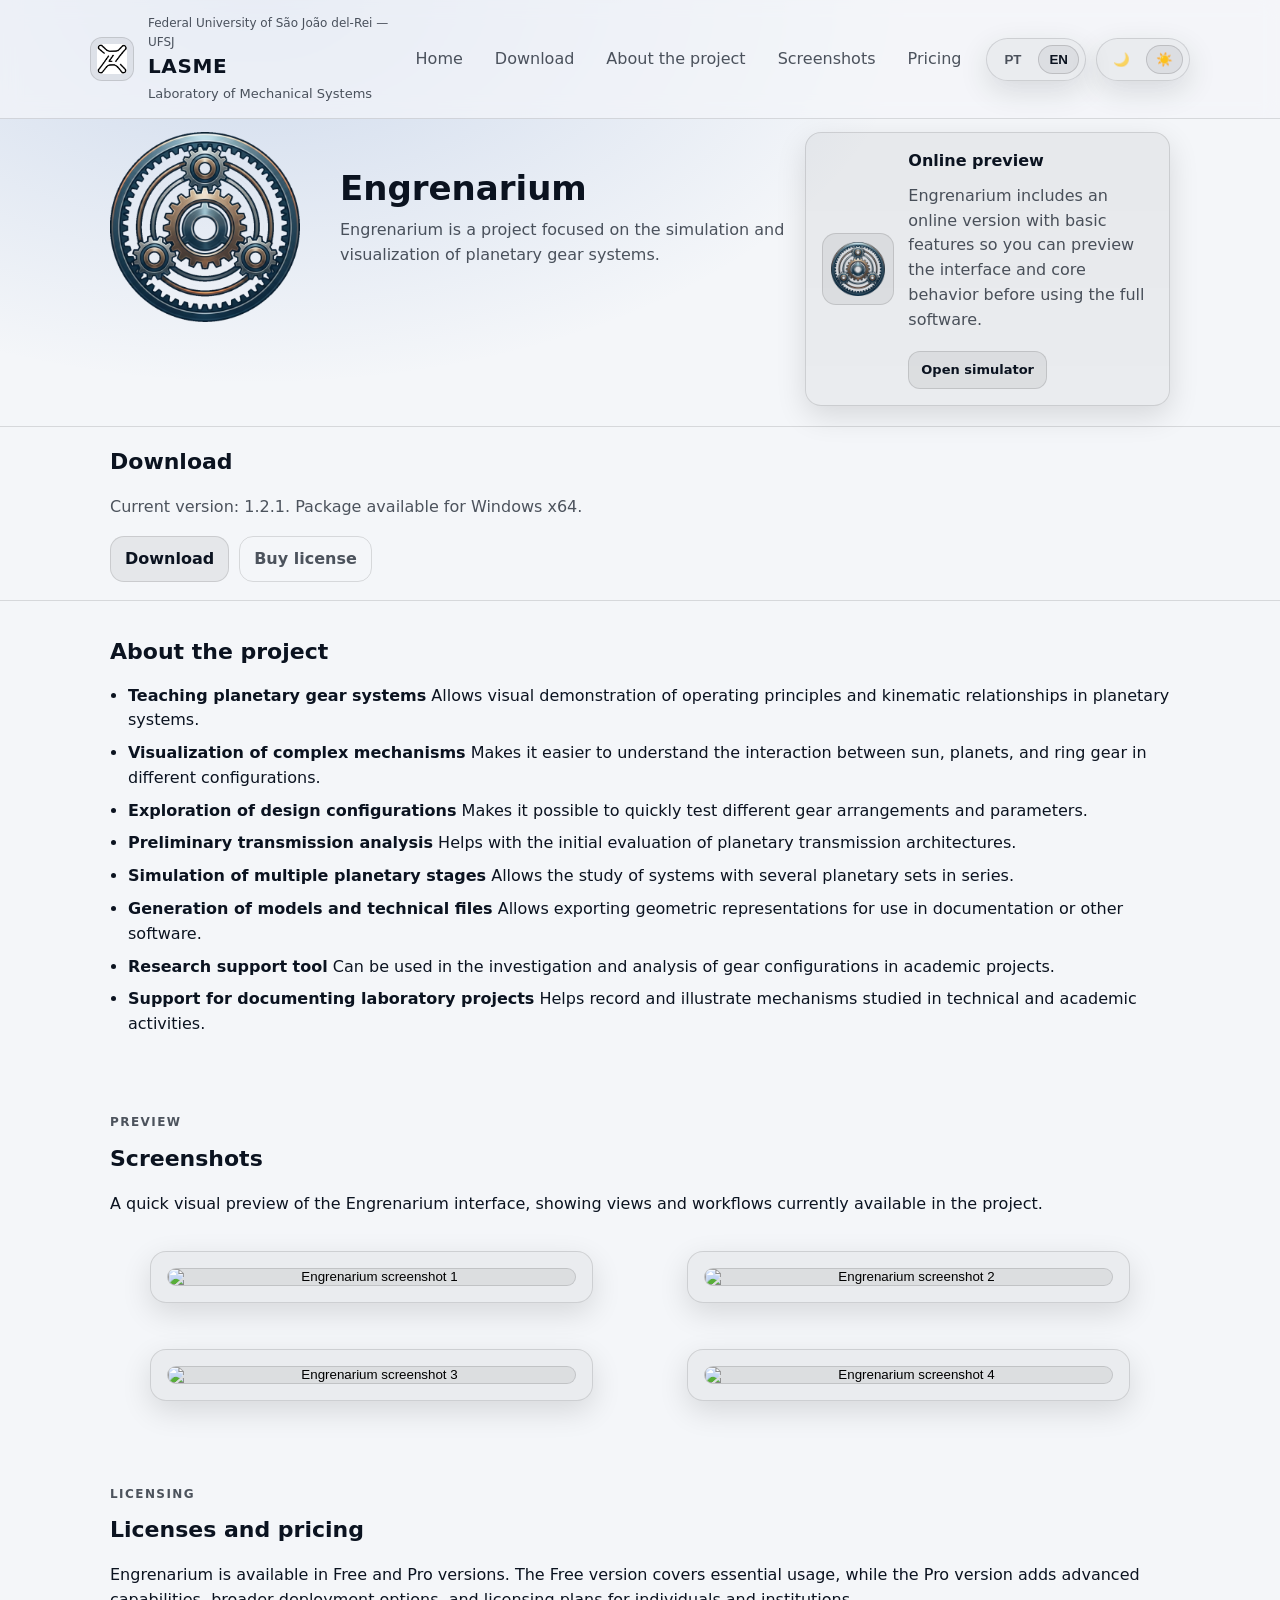
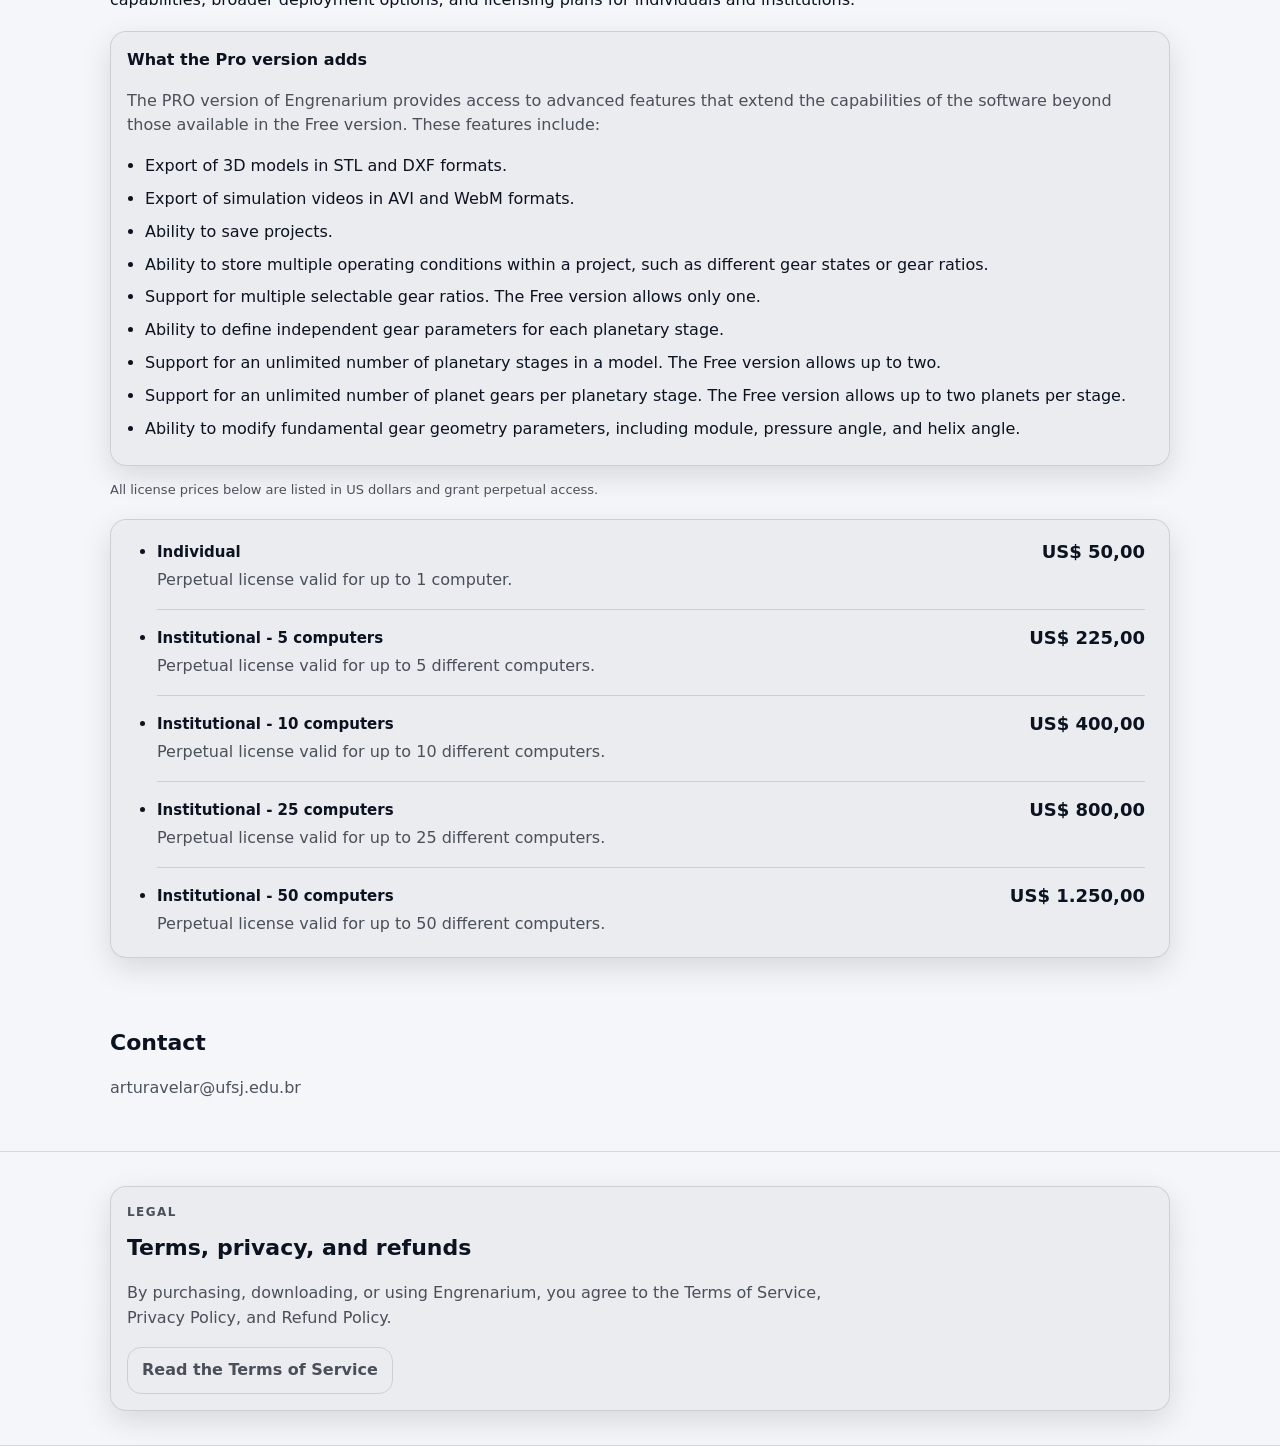
==== commit 3f06b5af: "lista licencas" ====
--- a/Engrenarium/index.html
+++ b/Engrenarium/index.html
@@ -82,8 +82,8 @@
         <h2 data-i18n="download_title">Download</h2>
         <p class="muted" data-i18n="download_info">Current version: 1.2.1. Package available for Windows x64.</p>
         <div class="actions">
-          <a class="button" href="./Engrenarium_x64-setup.exe" download="Engrenarium_x64-setup.exe" data-i18n="download_cta">Download</a>
-          <a class="button ghost" href="#pricing" data-i18n="buy_license_cta">Buy license</a>
+          <a class="button" href="./Engrenarium_x64-setup.zip" download="Engrenarium_x64-setup.zip" data-i18n="download_cta">Download</a>
+          <a class="button ghost" href="https://checkout.dodopayments.com/buy/pdc_0NadSIPTYSFDWyQCNvN3k" target="_blank" rel="noopener" data-i18n="buy_license_cta">Buy license</a>
         </div>
       </div>
     </section>
@@ -167,56 +167,58 @@
         <p class="note" data-i18n="pricing_note">All license prices below are listed in US dollars and grant perpetual access.</p>
         <p class="pricing-highlight" data-lang-block="pt" hidden>Para brasileiros, entre em contato para descontos na compra de licenças.</p>
 
-        <div class="pricing-grid">
-          <article class="card price-card">
-            <div class="price-head">
-              <p class="price-kicker" data-i18n="pricing_1_title">Individual</p>
-              <p class="price-value">US$ 50,00</p>
-            </div>
-            <div class="price-body">
-              <p class="muted" data-i18n="pricing_1_text">Perpetual license valid for up to 1 computer.</p>
-            </div>
-          </article>
-
-          <article class="card price-card">
-            <div class="price-head">
-              <p class="price-kicker" data-i18n="pricing_2_title">Institutional - 5 computers</p>
-              <p class="price-value">US$ 225,00</p>
-            </div>
-            <div class="price-body">
-              <p class="muted" data-i18n="pricing_2_text">Perpetual license valid for up to 5 different computers.</p>
-            </div>
-          </article>
-
-          <article class="card price-card">
-            <div class="price-head">
-              <p class="price-kicker" data-i18n="pricing_3_title">Institutional - 10 computers</p>
-              <p class="price-value">US$ 400,00</p>
-            </div>
-            <div class="price-body">
-              <p class="muted" data-i18n="pricing_3_text">Perpetual license valid for up to 10 different computers.</p>
-            </div>
-          </article>
-
-          <article class="card price-card">
-            <div class="price-head">
-              <p class="price-kicker" data-i18n="pricing_4_title">Institutional - 25 computers</p>
-              <p class="price-value">US$ 800,00</p>
-            </div>
-            <div class="price-body">
-              <p class="muted" data-i18n="pricing_4_text">Perpetual license valid for up to 25 different computers.</p>
-            </div>
-          </article>
-
-          <article class="card price-card">
-            <div class="price-head">
-              <p class="price-kicker" data-i18n="pricing_5_title">Institutional - 50 computers</p>
-              <p class="price-value">US$ 1.250,00</p>
-            </div>
-            <div class="price-body">
-              <p class="muted" data-i18n="pricing_5_text">Perpetual license valid for up to 50 different computers.</p>
-            </div>
-          </article>
+        <div class="card pricing-list-card">
+          <ul class="pricing-list" aria-label="License plans">
+            <li class="pricing-item">
+              <div class="pricing-item-main">
+                <p class="pricing-item-label">
+                  <span class="pricing-item-title" data-i18n="pricing_1_title">Individual</span>
+                  <span class="muted pricing-item-text" data-i18n="pricing_1_text">Perpetual license valid for up to 1 computer.</span>
+                </p>
+                <p class="pricing-item-price">US$ 50,00</p>
+              </div>
+            </li>
+
+            <li class="pricing-item">
+              <div class="pricing-item-main">
+                <p class="pricing-item-label">
+                  <span class="pricing-item-title" data-i18n="pricing_2_title">Institutional - 5 computers</span>
+                  <span class="muted pricing-item-text" data-i18n="pricing_2_text">Perpetual license valid for up to 5 different computers.</span>
+                </p>
+                <p class="pricing-item-price">US$ 225,00</p>
+              </div>
+            </li>
+
+            <li class="pricing-item">
+              <div class="pricing-item-main">
+                <p class="pricing-item-label">
+                  <span class="pricing-item-title" data-i18n="pricing_3_title">Institutional - 10 computers</span>
+                  <span class="muted pricing-item-text" data-i18n="pricing_3_text">Perpetual license valid for up to 10 different computers.</span>
+                </p>
+                <p class="pricing-item-price">US$ 400,00</p>
+              </div>
+            </li>
+
+            <li class="pricing-item">
+              <div class="pricing-item-main">
+                <p class="pricing-item-label">
+                  <span class="pricing-item-title" data-i18n="pricing_4_title">Institutional - 25 computers</span>
+                  <span class="muted pricing-item-text" data-i18n="pricing_4_text">Perpetual license valid for up to 25 different computers.</span>
+                </p>
+                <p class="pricing-item-price">US$ 800,00</p>
+              </div>
+            </li>
+
+            <li class="pricing-item">
+              <div class="pricing-item-main">
+                <p class="pricing-item-label">
+                  <span class="pricing-item-title" data-i18n="pricing_5_title">Institutional - 50 computers</span>
+                  <span class="muted pricing-item-text" data-i18n="pricing_5_text">Perpetual license valid for up to 50 different computers.</span>
+                </p>
+                <p class="pricing-item-price">US$ 1.250,00</p>
+              </div>
+            </li>
+          </ul>
         </div>
       </div>
     </section>
--- a/style.css
+++ b/style.css
@@ -390,46 +390,57 @@
   max-width: 72ch;
 }
 
-.pricing-grid{
-  display: grid;
-  grid-template-columns: 1fr;
-  gap: 14px;
+.pricing-list-card{
   margin-top: 18px;
-}
-
-.price-card{
+  padding: 20px 24px;
+}
+
+.pricing-list{
+  list-style: disc;
+  margin: 0;
+  padding-left: 22px;
+}
+
+.pricing-item{
   padding: 0;
-  border-radius: 14px;
-}
-
-.price-head{
-  display: grid;
-  grid-template-columns: 1fr auto;
-  gap: 14px;
-  align-items: center;
-  padding: 14px 18px;
-  border-bottom: 1px solid var(--border);
-}
-
-.price-body{
-  padding: 18px;
-}
-
-.price-kicker{
   margin: 0;
+}
+
+.pricing-item + .pricing-item{
+  margin-top: 16px;
+  padding-top: 16px;
+  border-top: 1px solid var(--border);
+}
+
+.pricing-item-main{
+  display: grid;
+  grid-template-columns: minmax(0, 1fr) auto;
+  gap: 10px 18px;
+  align-items: start;
+}
+
+.pricing-item-label{
+  margin: 0;
+}
+
+.pricing-item-title{
+  display: block;
   font-size: 15px;
   font-weight: 700;
-  letter-spacing: 0;
-  text-transform: none;
   color: var(--text);
 }
 
-.price-value{
+.pricing-item-price{
   margin: 0;
   font-size: 18px;
-  line-height: 1;
-  font-weight: 600;
+  line-height: 1.2;
+  font-weight: 700;
   white-space: nowrap;
+}
+
+.pricing-item-text{
+  display: block;
+  margin-top: 4px;
 }
 
 .pro-features{
@@ -444,7 +455,7 @@
   margin: 8px 0 0;
   font-size: 18px;
   font-weight: 700;
-  color: var(--text);
+  color: #c53434;
 }
 
 .contact-block{
